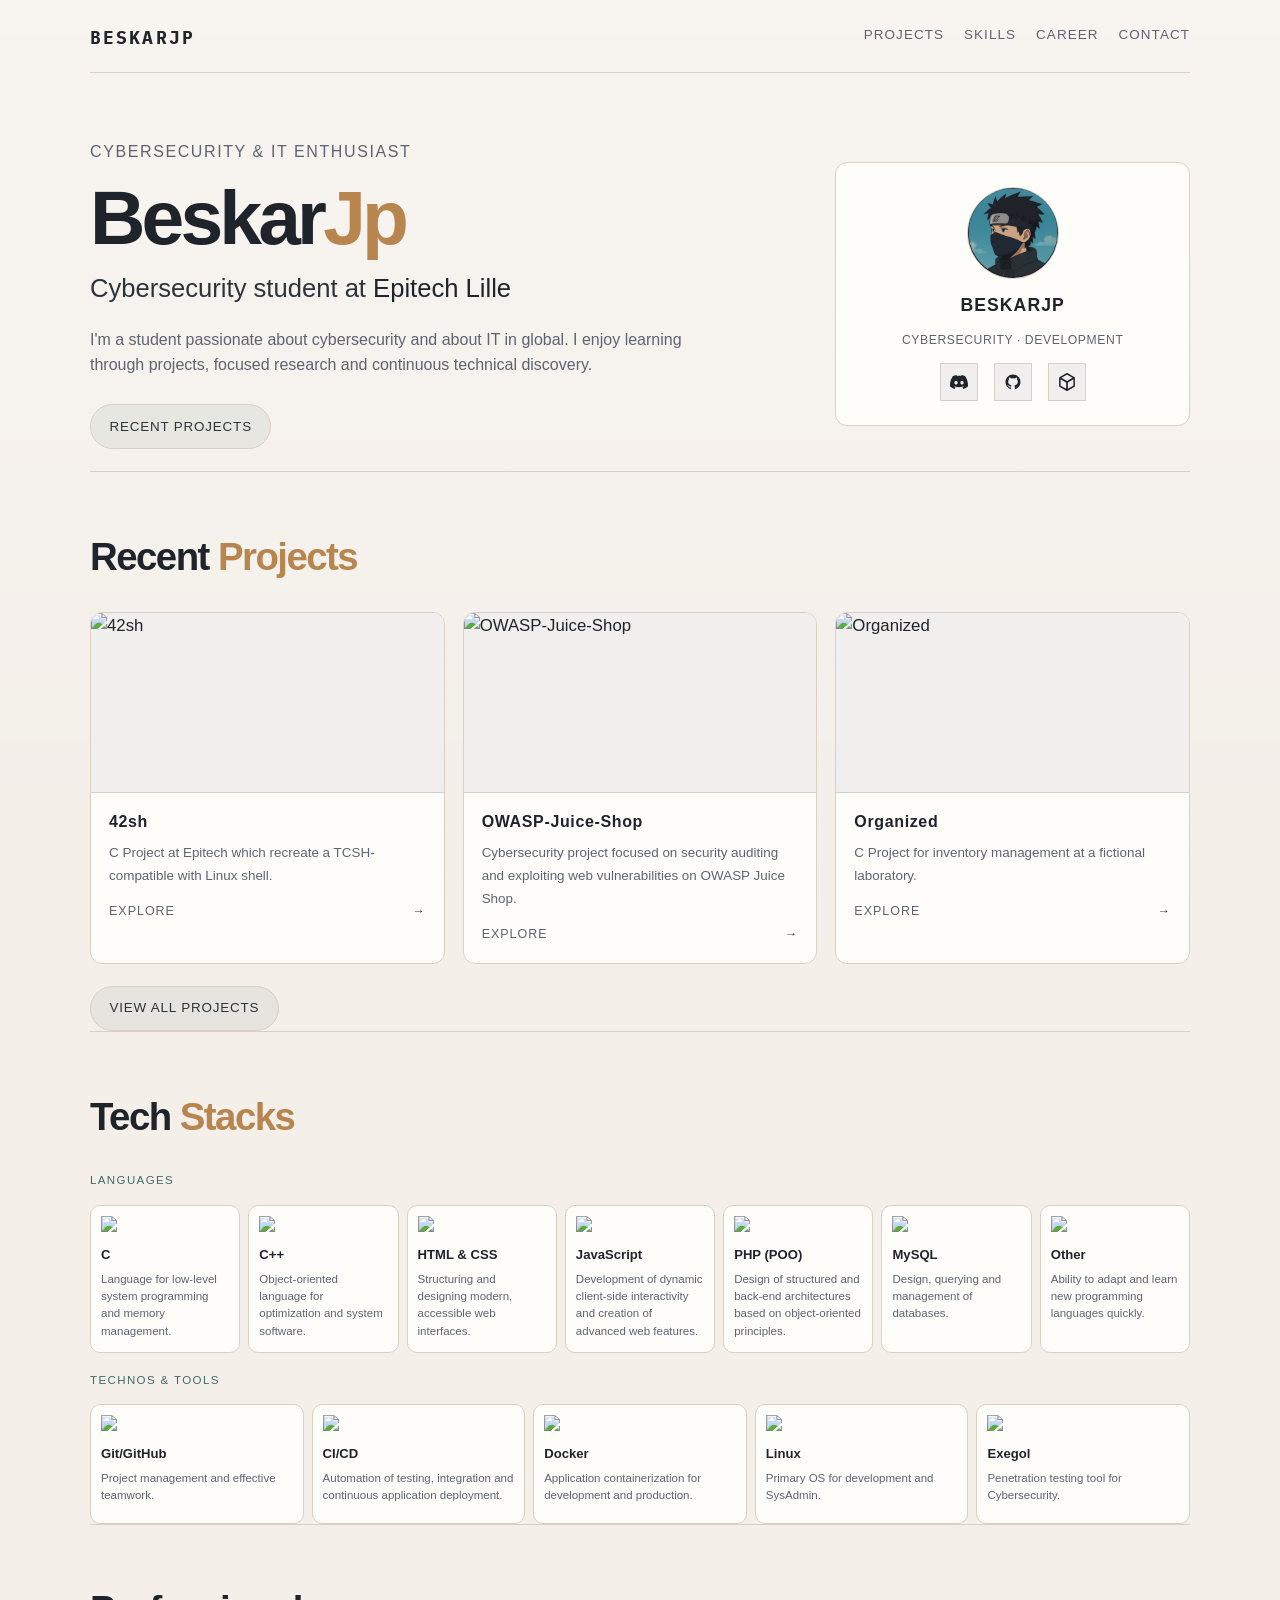
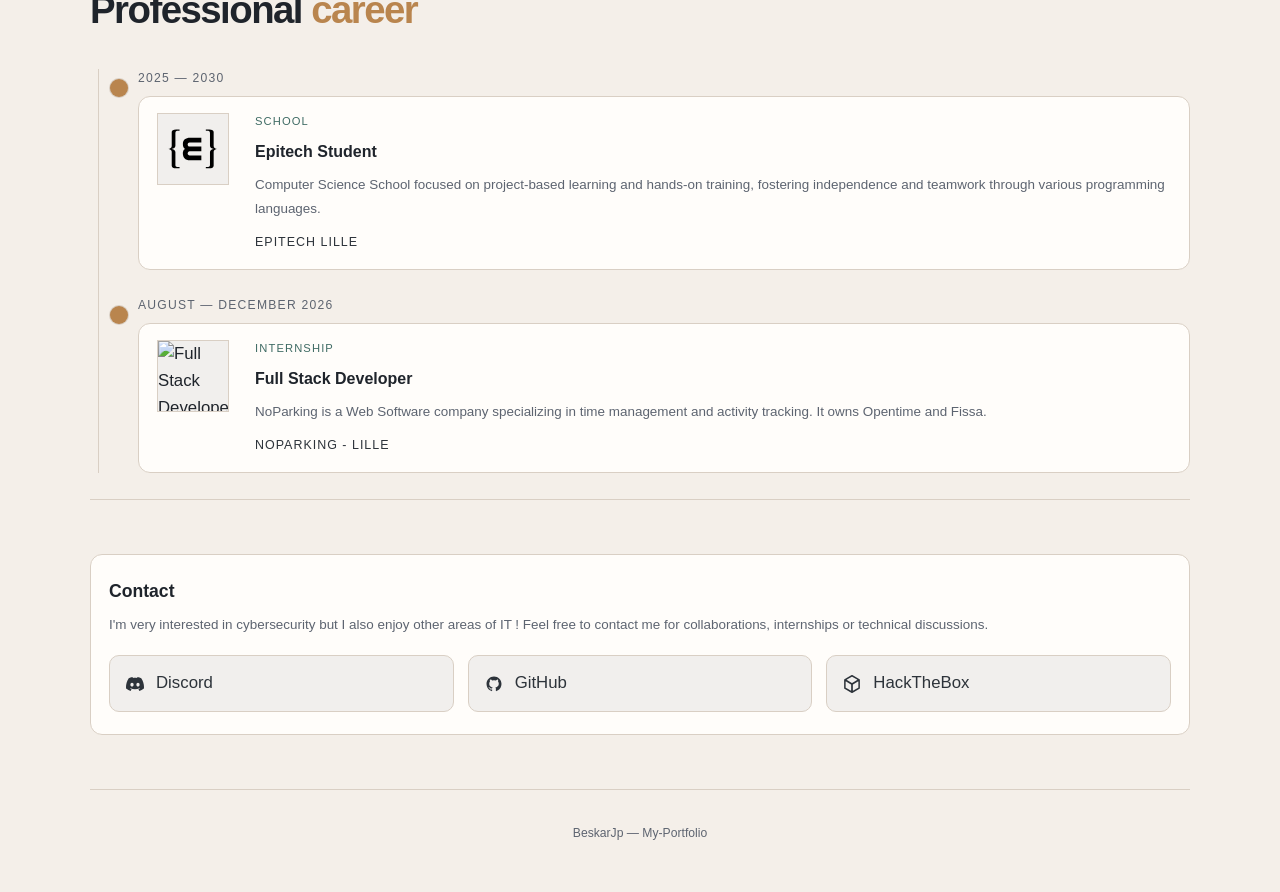
==== content/index.html @ 88a457ef "[L.J][main] Feat: Add Projects Page to portfolio" ====
<!DOCTYPE html>

<html lang="en">
  <head>
    <meta charset="UTF-8" />
    <meta name="viewport" content="width=device-width, initial-scale=1.0" />
    <meta name="description" content="BeskarJp's Portfolio"/>
    <title>BeskarJp's Portfolio</title>

    <link rel="preconnect" href="https://fonts.googleapis.com">
    <link rel="preconnect" href="https://fonts.gstatic.com" crossorigin>
    <link href="https://fonts.googleapis.com/css2?family=IBM+Plex+Mono:ital,wght@0,100;0,200;0,300;0,400;0,500;0,600;0,700;1,100;1,200;1,300;1,400;1,500;1,600;1,700&display=swap" rel="stylesheet">

    <link rel="stylesheet" href="media/css/portfolio.css" />
    <script src="media/js/app.js"></script>
  </head>

  <body>
    <div class="site-body">

      <header class="site-header">
        <div class="site-logo">BeskarJp</div>

        <nav class="site-navigation">
          <a href="#projects">Projects</a>
          <a href="#skills">Skills</a>
          <a href="#career">Career</a>
          <a href="#contact">Contact</a>
        </nav>
      </header>

      <main>
        <section class="hero-section" aria-labelledby="hero-title">
          <div class="hero-content">

            <p class="section-eyebrow">Cybersecurity &amp; IT Enthusiast</p>
              <h1 id="hero-title">Beskar<span>Jp</span></h1>
              <h2>Cybersecurity student at <span>Epitech Lille</span></h2>
              <p> I'm a student passionate about cybersecurity and about IT in global. I enjoy learning through projects, focused research and continuous technical discovery.</p>

            <div class="hero-actions">
              <a class="button-link" href="#projects">Recent Projects</a>
            </div>
          </div>

          <aside class="profile-panel" aria-label="Profile section">
            <img src="media/img/ano_pp.png" alt="BeskarJp's profile" />
              <h3>BeskarJp</h3>
              <p>Cybersecurity · Development</p>

              <div class="social-links" aria-label="Social links">
                <a href="https://discord.com/users/744854539785601034" target="_blank" rel="noreferrer">
                  <svg viewBox="0 -28.5 256 256" xmlns="http://www.w3.org/2000/svg" aria-hidden="true">
                    <path d="M216.856339,16.5966031 C200.285002,8.84328665 182.566144,3.2084988 164.041564,0 C161.766523,4.11318106 159.108624,9.64549908 157.276099,14.0464379 C137.583995,11.0849896 118.072967,11.0849896 98.7430163,14.0464379 C96.9108417,9.64549908 94.1925838,4.11318106 91.8971895,0 C73.3526068,3.2084988 55.6133949,8.86399117 39.0420583,16.6376612 C5.61752293,67.146514 -3.4433191,116.400813 1.08711069,164.955721 C23.2560196,181.510915 44.7403634,191.567697 65.8621325,198.148576 C71.0772151,190.971126 75.7283628,183.341335 79.7352139,175.300261 C72.104019,172.400575 64.7949724,168.822202 57.8887866,164.667963 C59.7209612,163.310589 61.5131304,161.891452 63.2445898,160.431257 C105.36741,180.133187 151.134928,180.133187 192.754523,160.431257 C194.506336,161.891452 196.298154,163.310589 198.110326,164.667963 C191.183787,168.842556 183.854737,172.420929 176.223542,175.320965 C180.230393,183.341335 184.861538,190.991831 190.096624,198.16893 C211.238746,191.588051 232.743023,181.531619 254.911949,164.955721 C260.227747,108.668201 245.831087,59.8662432 216.856339,16.5966031 Z M85.4738752,135.09489 C72.8290281,135.09489 62.4592217,123.290155 62.4592217,108.914901 C62.4592217,94.5396472 72.607595,82.7145587 85.4738752,82.7145587 C98.3405064,82.7145587 108.709962,94.5189427 108.488529,108.914901 C108.508531,123.290155 98.3405064,135.09489 85.4738752,135.09489 Z M170.525237,135.09489 C157.88039,135.09489 147.510584,123.290155 147.510584,108.914901 C147.510584,94.5396472 157.658606,82.7145587 170.525237,82.7145587 C183.391518,82.7145587 193.761324,94.5189427 193.539891,108.914901 C193.539891,123.290155 183.391518,135.09489 170.525237,135.09489 Z"></path>
                  </svg>
                </a>

                <a href="https://github.com/BeskarJp" aria-label="GitHub" target="_blank" rel="noreferrer">
                  <svg viewBox="0 0 24 24" xmlns="http://www.w3.org/2000/svg" aria-hidden="true">
                    <path fill-rule="evenodd" clip-rule="evenodd" d="M12 2C6.477 2 2 6.477 2 12c0 4.418 2.865 8.166 6.839 9.489.5.092.682-.217.682-.482 0-.237-.009-.868-.013-1.703-2.782.604-3.369-1.342-3.369-1.342-.454-1.154-1.11-1.462-1.11-1.462-.908-.62.069-.608.069-.608 1.003.07 1.531 1.03 1.531 1.03.892 1.529 2.341 1.087 2.91.832.092-.647.35-1.088.636-1.338-2.22-.253-4.555-1.11-4.555-4.943 0-1.091.39-1.984 1.029-2.683-.103-.253-.446-1.27.098-2.647 0 0 .84-.268 2.75 1.026A9.578 9.578 0 0 1 12 6.836a9.59 9.59 0 0 1 2.504.337c1.909-1.294 2.748-1.026 2.748-1.026.546 1.377.202 2.394.1 2.647.64.699 1.028 1.592 1.028 2.683 0 3.842-2.339 4.687-4.566 4.935.359.309.678.919.678 1.852 0 1.336-.012 2.415-.012 2.743 0 .267.18.578.688.48C19.138 20.163 22 16.418 22 12c0-5.523-4.477-10-10-10Z"></path>
                  </svg>
                </a>

                <a href="https://profile.hackthebox.com/profile/019e8ed6-cd04-7128-9b57-61e7c1f8088f?utm_medium=copy_url" target="_blank" rel="noreferrer">
                  <svg viewBox="0 0 24 24" xmlns="http://www.w3.org/2000/svg" aria-hidden="true">
                    <path d="M11.996 0a1.119 1.119 0 0 0-.057.003.9.9 0 0 0-.236.05.907.907 0 0 0-.165.079L1.936 5.675a.889.889 0 0 0-.445.77v11.111a.889.889 0 0 0 .47.784l9.598 5.541.054.029v.002a.857.857 0 0 0 .083.035l.012.004c.028.01.056.018.085.024.01.001.011.003.016.004a.93.93 0 0 0 .296.015.683.683 0 0 0 .086-.015c.01 0 .011-.002.016-.004a.94.94 0 0 0 .085-.024l.012-.004a.882.882 0 0 0 .083-.035v-.002a1.086 1.086 0 0 0 .054-.029l9.599-5.541a.889.889 0 0 0 .469-.784V6.48l-.001-.026v-.008a.889.889 0 0 0-.312-.676l-.029-.024c0-.002-.01-.005-.01-.007a.899.899 0 0 0-.107-.07L12.453.127A.887.887 0 0 0 11.99 0zm.01 2.253c.072 0 .144.019.209.056l6.537 3.774a.418.418 0 0 1 0 .724l-6.537 3.774a.418.418 0 0 1-.418 0L5.26 6.807a.418.418 0 0 1 0-.724l6.537-3.774a.42.42 0 0 1 .209-.056zm-8.08 6.458a.414.414 0 0 1 .215.057l6.524 3.766a.417.417 0 0 1 .208.361v7.533a.417.417 0 0 1-.626.361l-6.523-3.766a.417.417 0 0 1-.209-.362V9.13c0-.241.196-.414.41-.418zm16.16 0c.215.004.41.177.41.418v7.532a.42.42 0 0 1-.208.362l-6.524 3.766a.417.417 0 0 1-.626-.361v-7.533c0-.149.08-.286.209-.36l6.523-3.767a.415.415 0 0 1 .216-.057z"/>
                  </svg>
                </a>

              </div>
          </aside>
        </section>


        <section id="projects" class="content-section" aria-labelledby="projects-heading">
          <div class="section-header">
            <h2 id="projects-heading" class="section-title">Recent <span>Projects</span></h2>
          </div>

          <div id="project-preview" class="projects-grid" aria-live="polite"></div>
          <a class="secondary-link" href="projects.html">View all projects</a>
        </section>


        <section id="skills" class="content-section" aria-labelledby="skills-heading">
          <div class="section-header">
            <h2 id="skills-heading" class="section-title">Tech <span>Stacks</span></h2>
          </div>

          <div id="skills-grid" class="skills-container"></div>
        </section>


        <section id="career" class="content-section" aria-labelledby="career-heading">
          <div class="section-header">
            <h2 id="career-heading" class="section-title">Professional <span>career</span></h2>
          </div>

          <div id="career-timeline" class="career-timeline" aria-live="polite"></div>
        </section>


        <section id="contact" class="content-section" aria-labelledby="contact-heading">
          <div class="contact-panel">

            <div class="contact-content">
              <h3 id="contact-heading">Contact</h3>
              <p>I'm very interested in cybersecurity but I also enjoy other areas of IT ! Feel free to contact me for collaborations, internships or technical discussions.</p>
            </div>

            <div class="contact-list">
              <a class="contact-link" href="https://discord.com/users/744854539785601034" target="_blank" rel="noreferrer">
                <svg viewBox="0 -28.5 256 256" xmlns="http://www.w3.org/2000/svg" aria-hidden="true">
                  <path d="M216.856339,16.5966031 C200.285002,8.84328665 182.566144,3.2084988 164.041564,0 C161.766523,4.11318106 159.108624,9.64549908 157.276099,14.0464379 C137.583995,11.0849896 118.072967,11.0849896 98.7430163,14.0464379 C96.9108417,9.64549908 94.1925838,4.11318106 91.8971895,0 C73.3526068,3.2084988 55.6133949,8.86399117 39.0420583,16.6376612 C5.61752293,67.146514 -3.4433191,116.400813 1.08711069,164.955721 C23.2560196,181.510915 44.7403634,191.567697 65.8621325,198.148576 C71.0772151,190.971126 75.7283628,183.341335 79.7352139,175.300261 C72.104019,172.400575 64.7949724,168.822202 57.8887866,164.667963 C59.7209612,163.310589 61.5131304,161.891452 63.2445898,160.431257 C105.36741,180.133187 151.134928,180.133187 192.754523,160.431257 C194.506336,161.891452 196.298154,163.310589 198.110326,164.667963 C191.183787,168.842556 183.854737,172.420929 176.223542,175.320965 C180.230393,183.341335 184.861538,190.991831 190.096624,198.16893 C211.238746,191.588051 232.743023,181.531619 254.911949,164.955721 C260.227747,108.668201 245.831087,59.8662432 216.856339,16.5966031 Z M85.4738752,135.09489 C72.8290281,135.09489 62.4592217,123.290155 62.4592217,108.914901 C62.4592217,94.5396472 72.607595,82.7145587 85.4738752,82.7145587 C98.3405064,82.7145587 108.709962,94.5189427 108.488529,108.914901 C108.508531,123.290155 98.3405064,135.09489 85.4738752,135.09489 Z M170.525237,135.09489 C157.88039,135.09489 147.510584,123.290155 147.510584,108.914901 C147.510584,94.5396472 157.658606,82.7145587 170.525237,82.7145587 C183.391518,82.7145587 193.761324,94.5189427 193.539891,108.914901 C193.539891,123.290155 183.391518,135.09489 170.525237,135.09489 Z"></path>
                </svg>
                Discord
              </a>

              <a class="contact-link" href="https://github.com/BeskarJp" target="_blank" rel="noreferrer">
                <svg viewBox="0 0 24 24" xmlns="http://www.w3.org/2000/svg" aria-hidden="true">
                  <path fill-rule="evenodd" clip-rule="evenodd" d="M12 2C6.477 2 2 6.477 2 12c0 4.418 2.865 8.166 6.839 9.489.5.092.682-.217.682-.482 0-.237-.009-.868-.013-1.703-2.782.604-3.369-1.342-3.369-1.342-.454-1.154-1.11-1.462-1.11-1.462-.908-.62.069-.608.069-.608 1.003.07 1.531 1.03 1.531 1.03.892 1.529 2.341 1.087 2.91.832.092-.647.35-1.088.636-1.338-2.22-.253-4.555-1.11-4.555-4.943 0-1.091.39-1.984 1.029-2.683-.103-.253-.446-1.27.098-2.647 0 0 .84-.268 2.75 1.026A9.578 9.578 0 0 1 12 6.836a9.59 9.59 0 0 1 2.504.337c1.909-1.294 2.748-1.026 2.748-1.026.546 1.377.202 2.394.1 2.647.64.699 1.028 1.592 1.028 2.683 0 3.842-2.339 4.687-4.566 4.935.359.309.678.919.678 1.852 0 1.336-.012 2.415-.012 2.743 0 .267.18.578.688.48C19.138 20.163 22 16.418 22 12c0-5.523-4.477-10-10-10Z"></path>
                </svg>
                GitHub
              </a>

              <a class="contact-link" href="https://profile.hackthebox.com/profile/019e8ed6-cd04-7128-9b57-61e7c1f8088f?utm_medium=copy_url" target="_blank" rel="noreferrer">
                <svg viewBox="0 0 24 24" xmlns="http://www.w3.org/2000/svg" aria-hidden="true">
                  <path d="M11.996 0a1.119 1.119 0 0 0-.057.003.9.9 0 0 0-.236.05.907.907 0 0 0-.165.079L1.936 5.675a.889.889 0 0 0-.445.77v11.111a.889.889 0 0 0 .47.784l9.598 5.541.054.029v.002a.857.857 0 0 0 .083.035l.012.004c.028.01.056.018.085.024.01.001.011.003.016.004a.93.93 0 0 0 .296.015.683.683 0 0 0 .086-.015c.01 0 .011-.002.016-.004a.94.94 0 0 0 .085-.024l.012-.004a.882.882 0 0 0 .083-.035v-.002a1.086 1.086 0 0 0 .054-.029l9.599-5.541a.889.889 0 0 0 .469-.784V6.48l-.001-.026v-.008a.889.889 0 0 0-.312-.676l-.029-.024c0-.002-.01-.005-.01-.007a.899.899 0 0 0-.107-.07L12.453.127A.887.887 0 0 0 11.99 0zm.01 2.253c.072 0 .144.019.209.056l6.537 3.774a.418.418 0 0 1 0 .724l-6.537 3.774a.418.418 0 0 1-.418 0L5.26 6.807a.418.418 0 0 1 0-.724l6.537-3.774a.42.42 0 0 1 .209-.056zm-8.08 6.458a.414.414 0 0 1 .215.057l6.524 3.766a.417.417 0 0 1 .208.361v7.533a.417.417 0 0 1-.626.361l-6.523-3.766a.417.417 0 0 1-.209-.362V9.13c0-.241.196-.414.41-.418zm16.16 0c.215.004.41.177.41.418v7.532a.42.42 0 0 1-.208.362l-6.524 3.766a.417.417 0 0 1-.626-.361v-7.533c0-.149.08-.286.209-.36l6.523-3.767a.415.415 0 0 1 .216-.057z"/>
                </svg> 
                HackTheBox
              </a>
            </div>

          </div>
        </section>
      </main>

      <footer class="site-footer">BeskarJp — My-Portfolio</footer>
    </div>
  </body>
</html>
---- content/media/css/portfolio.css ----
/* ==========================================================================
   Variables & Root
   ======================================================================= */

:root {
  --accent: #3f6b64;
  --accent-2: #b9854e;
  --accent-soft: rgba(63, 107, 100, 0.08);
  --background: #f4efe9;
  --border: #d9cfc4;
  --muted: #5d6470;
  --panel: #fffdfa;
  --panel-alt: #f1efed;
  --soft: #2d333a;
  --text: #1f242b;
  --radius: 12px;
}

/* ==========================================================================
   Base Styles
   ======================================================================= */

* {
  box-sizing: border-box;
  margin: 0;
  padding: 0;
}

html {
  scroll-behavior: smooth;
}

body {
  background: var(--background);
  color: var(--text);
  font-family: "Manrope", "Segoe UI", sans-serif;
  font-size: 1.05rem;
  line-height: 1.6;
  min-height: 100vh;
}

body::before {
  content: "";
  position: fixed;
  inset: 0;
  background: linear-gradient(180deg, rgba(255, 255, 255, 0.35), rgba(244, 239, 233, 0));
  pointer-events: none;
}

img {
  max-width: 100%;
  display: block;
}

a {
  color: var(--text);
  text-decoration: none;
}

main {
  padding-top: 28px;
}

/* ==========================================================================
   Typography & Font
   ======================================================================= */

.button-link,
.secondary-link,
.site-navigation a,
.section-eyebrow,
.profile-panel p,
.profile-details,
.project-card-footer,
.skills-group-label,
.career-period,
.career-tag,
.career-company,
.site-footer {
  font-family: "Manrope", "Segoe UI", sans-serif;
}

.site-logo {
  font-family: "IBM Plex Mono", "SFMono-Regular", Consolas, monospace;
}

/* ==========================================================================
   Site & Header
   ======================================================================= */

.site-body {
  width: min(1100px, calc(100% - 32px));
  margin: 0 auto;
  position: relative;
  z-index: 1;
}

.site-header {
  display: flex;
  justify-content: space-between;
  padding: 24px 0 20px;
  border-bottom: 1px solid var(--border);
}

.site-logo {
  font-weight: 700;
  font-size: 1.1rem;
  letter-spacing: 0.12em;
  text-transform: uppercase;
}

/* Navigation */

.site-navigation {
  display: flex;
  gap: 20px;
}

.site-navigation a {
  color: var(--muted);
  font-size: 0.84rem;
  letter-spacing: 0.08em;
  text-transform: uppercase;
  transition: color 0.2s ease;
}

.site-navigation a:hover {
  color: var(--text);
}

/* ==========================================================================
   Link in Website
   ======================================================================= */

.button-link,
.secondary-link {
  display: inline-flex;
  justify-content: center;
  border: 1px solid var(--border);
  border-radius: 999px;
  background: var(--accent-soft);
  padding: 0.68rem 1.15rem;
  color: var(--soft);
  font-size: 0.84rem;
  letter-spacing: 0.06em;
  text-transform: uppercase;
  transition: transform 0.2s ease, border-color 0.2s ease, background-color 0.2s ease;
}

.button-link:hover,
.secondary-link:hover {
  border-color: var(--accent);
  color: var(--text);
  background: rgba(63, 107, 100, 0.08);
  transform: translateY(-1px);
}

.secondary-link {
  margin-top: 22px;
}

/* ==========================================================================
   Personnal card
   ======================================================================= */

.hero-section {
  display: grid;
  grid-template-columns: minmax(0, 1.6fr) minmax(280px, 0.8fr);
  gap: 36px;
  align-items: center;
  padding: 38px 0 22px;
}

.section-eyebrow {
  color: var(--muted);
  font-size: 0.86rem;
  letter-spacing: 0.1em;
  text-transform: uppercase;
  margin-bottom: 16px;
}

.hero-section h1 {
  font-size: clamp(2.5rem, 6vw, 5rem);
  line-height: 0.95;
  letter-spacing: -0.05em;
  margin-bottom: 14px;
}

.hero-section h1 span {
  color: var(--accent-2);
}

.hero-content h2 {
  font-size: clamp(1.05rem, 2vw, 1.6rem);
  color: var(--soft);
  font-weight: 400;
  margin-bottom: 18px;
}

.hero-content h2 span {
  color: var(--text);
}

.hero-content p {
  max-width: 650px;
  color: var(--muted);
  font-size: 1rem;
}

.hero-actions {
  margin-top: 26px;
}

/* ==========================================================================
   Profile Panel
   ======================================================================= */

.profile-panel {
  background: var(--panel);
  border: 1px solid var(--border);
  border-radius: var(--radius);
  padding: 24px 18px;
  display: flex;
  flex-direction: column;
  align-items: center;
  text-align: center;
  gap: 12px;
}

.profile-panel img {
  width: 92px;
  height: 92px;
  border-radius: 50%;
  border: 1px solid var(--border);
  object-fit: cover;
  background: var(--panel-alt);
}

.profile-panel h3 {
  font-size: 1.1rem;
  letter-spacing: 0.06em;
  text-transform: uppercase;
}

.profile-panel p {
  color: var(--muted);
  font-size: 0.76rem;
  letter-spacing: 0.05em;
  text-transform: uppercase;
}

.social-links {
  display: flex;
  gap: 16px;
  align-items: center;
  justify-content: center;
}

.social-links a {
  width: 38px;
  height: 38px;
  display: inline-flex;
  align-items: center;
  justify-content: center;
  border: 1px solid var(--border);
  background: var(--panel-alt);
  transition: transform 0.2s ease, border-color 0.2s ease;
}

.social-links a:hover {
  border-color: var(--accent);
  transform: scale(1.04);
}

.social-links svg {
  width: 18px;
  height: 18px;
  fill: var(--text);
}

.profile-details {
  display: flex;
  gap: 12px;
  color: var(--muted);
  font-size: 0.8rem;
  text-transform: uppercase;
}

/* ==========================================================================
   Section HTML Balise
   ======================================================================= */

.content-section {
  padding: 54px 0 0;
  border-top: 1px solid var(--border);
}

.section-header {
  margin-bottom: 24px;
}

.section-title {
  font-size: clamp(1.5rem, 3vw, 2.4rem);
  letter-spacing: -0.04em;
}

.section-title span {
  color: var(--accent-2);
}

/* ==========================================================================
   Projects
   ======================================================================= */

.projects-grid {
  display: grid;
  grid-template-columns: repeat(auto-fit, minmax(240px, 1fr));
  gap: 18px;
  margin-top: 22px;
}

.project-card {
  display: flex;
  flex-direction: column;
  background: var(--panel);
  border: 1px solid var(--border);
  border-radius: var(--radius);
  overflow: hidden;
  transition: transform 0.2s ease, border-color 0.2s ease;
}

.project-card:hover {
  border-color: var(--accent-2);
  transform: scale(1.01);
}

.project-card img {
  width: 100%;
  height: 180px;
  object-fit: cover;
  background: var(--panel-alt);
  border-bottom: 1px solid var(--border);
}

.project-card-content {
  padding: 16px 18px 18px;
}

.project-card-content h3 {
  font-size: 1rem;
  margin-bottom: 8px;
  letter-spacing: 0.04em;
}

.project-card-content p {
  color: var(--muted);
  font-size: 0.84rem;
  line-height: 1.7;
}

.project-card-footer {
  margin-top: 14px;
  display: flex;
  justify-content: space-between;
  align-items: center;
  gap: 10px;
  color: var(--soft);
  font-size: 0.78rem;
  letter-spacing: 0.08em;
  text-transform: uppercase;
}

.project-card-footer span {
  color: var(--muted);
}

/* ==========================================================================
   Skills
   ======================================================================= */

.skills-container {
  display: flex;
  flex-direction: column;
  gap: 18px;
}

.skills-group {
  display: flex;
  flex-direction: column;
  gap: 15px;
}

.skills-group-label {
  color: var(--accent);
  font-size: 0.72rem;
  letter-spacing: 0.12em;
  text-transform: uppercase;
}

.skills-list {
  display: grid;
  grid-template-columns: repeat(auto-fit, minmax(120px, 1fr));
  gap: 8px;
}

.skill-card {
  background: var(--panel);
  border: 1px solid var(--border);
  border-radius: 10px;
  padding: 10px 10px 12px;
  min-height: 120px;
}

.skill-card img {
  width: 20px;
  height: 20px;
  margin-bottom: 8px;
}

.skill-card h3 {
  font-size: 0.82rem;
  margin-bottom: 6px;
}

.skill-card p {
  color: var(--muted);
  font-size: 0.72rem;
  line-height: 1.5;
}

/* ==========================================================================
   Career
   ======================================================================= */

.career-timeline {
  position: relative;
  margin-top: 28px;
  padding-left: 20px;
}

.career-timeline::before {
  content: "";
  position: absolute;
  left: 8px;
  top: 0;
  bottom: 0;
  width: 1px;
  background: var(--border);
}

.career-item {
  position: relative;
  padding-left: 28px;
  margin-bottom: 26px;
}

.career-item::before {
  content: "";
  position: absolute;
  left: 0;
  top: 10px;
  width: 18px;
  height: 18px;
  border-radius: 50%;
  background: var(--accent-2);
  border: 4px solid var(--bg);
  box-shadow: 0 0 0 1px var(--border);
}

.career-period {
  color: var(--muted);
  font-size: 0.76rem;
  letter-spacing: 0.1em;
  text-transform: uppercase;
  margin-bottom: 8px;
}

.career-card {
  display: grid;
  grid-template-columns: 82px minmax(0, 1fr);
  gap: 16px;
  background: var(--panel);
  border: 1px solid var(--border);
  border-radius: var(--radius);
  padding: 16px 18px;
}

.career-visual {
  width: 100%;
  max-width: 72px;
  aspect-ratio: 1;
  border: 1px solid var(--border);
  background: var(--panel-alt);
  display: flex;
  align-items: center;
  justify-content: center;
  overflow: hidden;
}

.career-visual img {
  width: 100%;
  height: 100%;
  object-fit: cover;
}

.career-content {
  display: flex;
  flex-direction: column;
  justify-content: center;
}

.career-tag {
  display: inline-block;
  margin-bottom: 8px;
  color: var(--accent);
  font-size: 0.7rem;
  letter-spacing: 0.1em;
  text-transform: uppercase;
}

.career-content h3 {
  margin-bottom: 8px;
  font-size: 1rem;
}

.career-content p {
  color: var(--muted);
  font-size: 0.84rem;
  line-height: 1.8;
}

.career-company {
  display: inline-block;
  margin-top: 12px;
  color: var(--soft);
  font-size: 0.78rem;
  letter-spacing: 0.08em;
  text-transform: uppercase;
}

/* ==========================================================================
   Contact Panel
   ======================================================================= */

.contact-panel {
  background: var(--panel);
  border: 1px solid var(--border);
  border-radius: var(--radius);
  padding: 22px 18px;
}

.contact-content {
  margin-bottom: 18px;
}

.contact-content h3 {
  font-size: 1.1rem;
  margin-bottom: 8px;
}

.contact-content p {
  color: var(--muted);
  font-size: 0.84rem;
  line-height: 1.8;
}

.contact-list {
  display: grid;
  grid-template-columns: repeat(auto-fit, minmax(200px, 1fr));
  gap: 14px;
}

.contact-link {
  display: flex;
  align-items: center;
  gap: 12px;
  padding: 14px 16px;
  background: var(--panel-alt);
  border: 1px solid var(--border);
  border-radius: 10px;
  color: var(--soft);
  transition: transform 0.2s ease, border-color 0.2s ease;
}

.contact-link:hover {
  transform: scale(1.01);
  border-color: var(--accent-2);
}

.contact-link svg {
  width: 18px;
  height: 18px;
  fill: currentColor;
  flex-shrink: 0;
}

/* ==========================================================================
   Footer
   ======================================================================= */

.site-footer {
  padding: 34px 0 48px;
  color: var(--muted);
  font-size: 0.76rem;
  text-align: center;
  border-top: 1px solid var(--border);
  margin-top: 54px;
}

/* ==========================================================================
   Media - Resonsivity
   ======================================================================= */

@media (max-width: 780px) {

  .hero-section {
    grid-template-columns: 1fr;
  }
  
  .site-header {
    flex-direction: column;
    align-items: flex-start;
  }
  
  .site-navigation {
    gap: 12px 16px;
  }
}
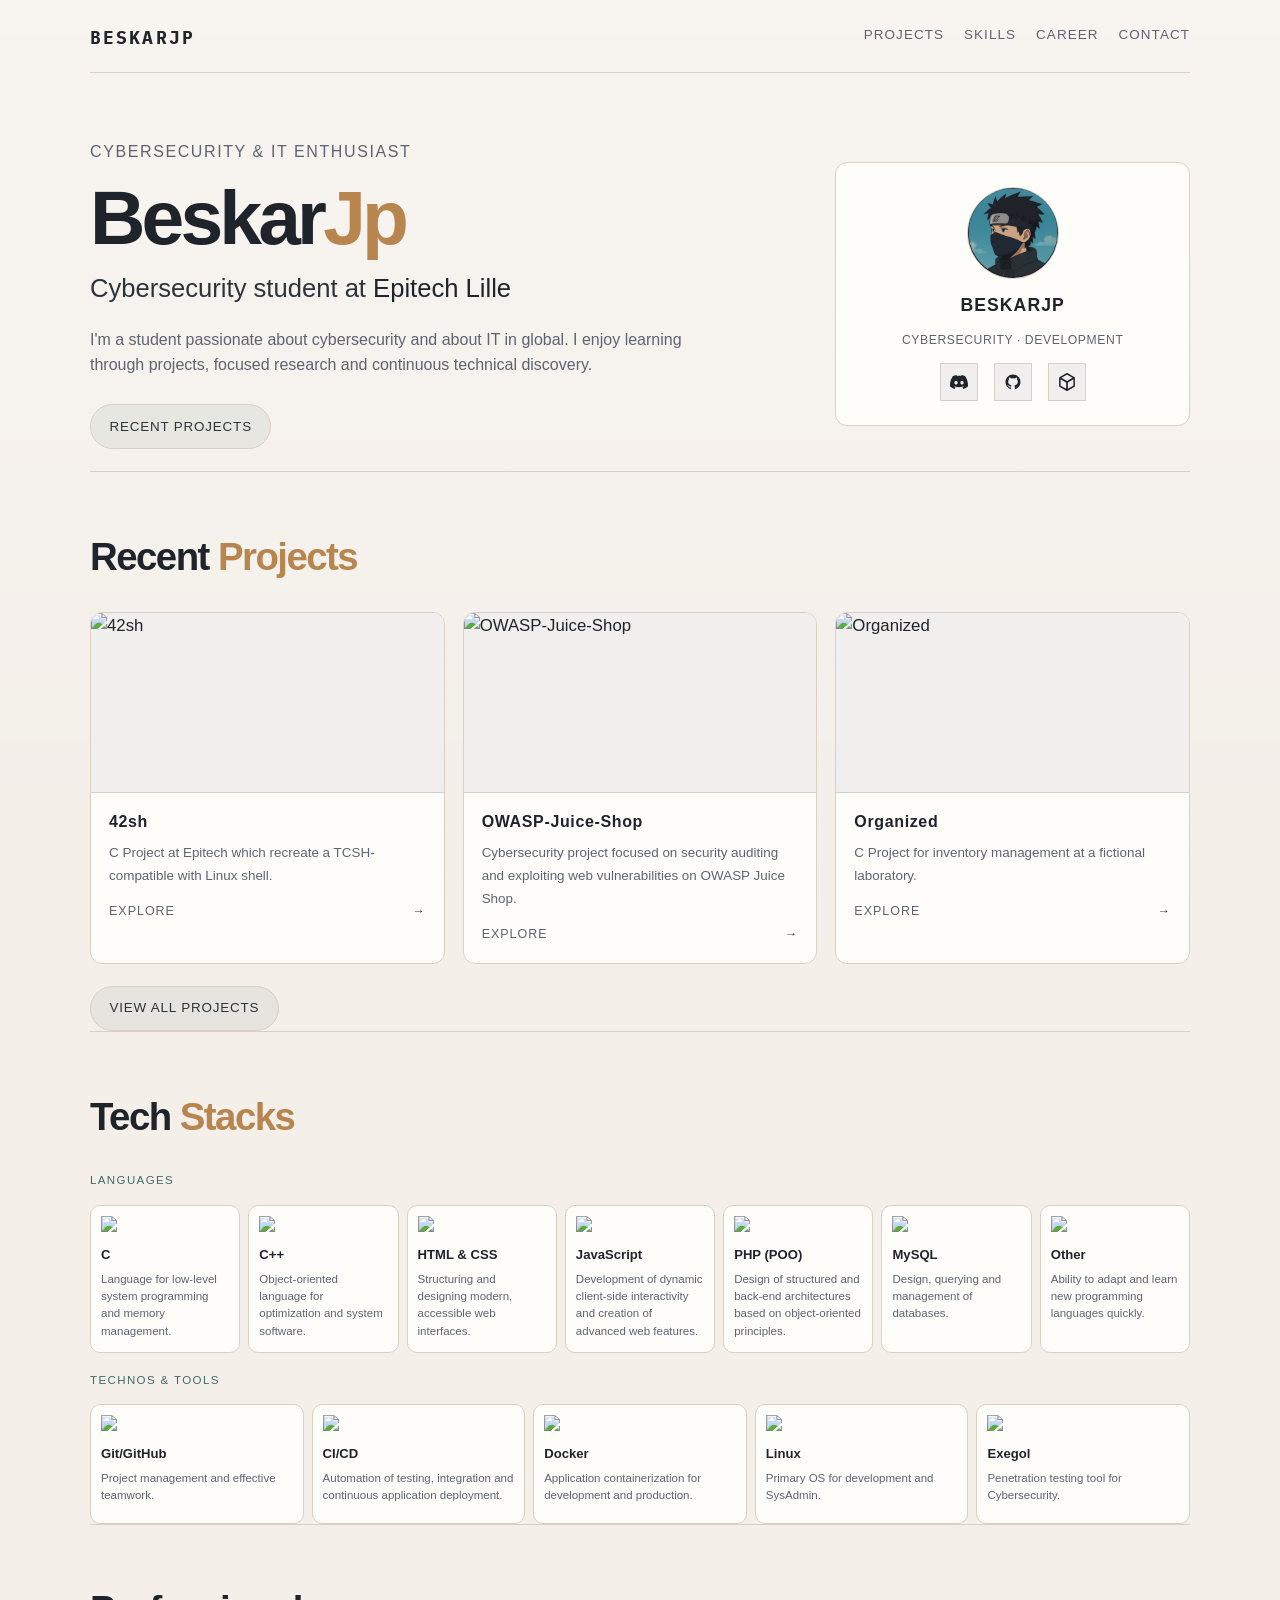
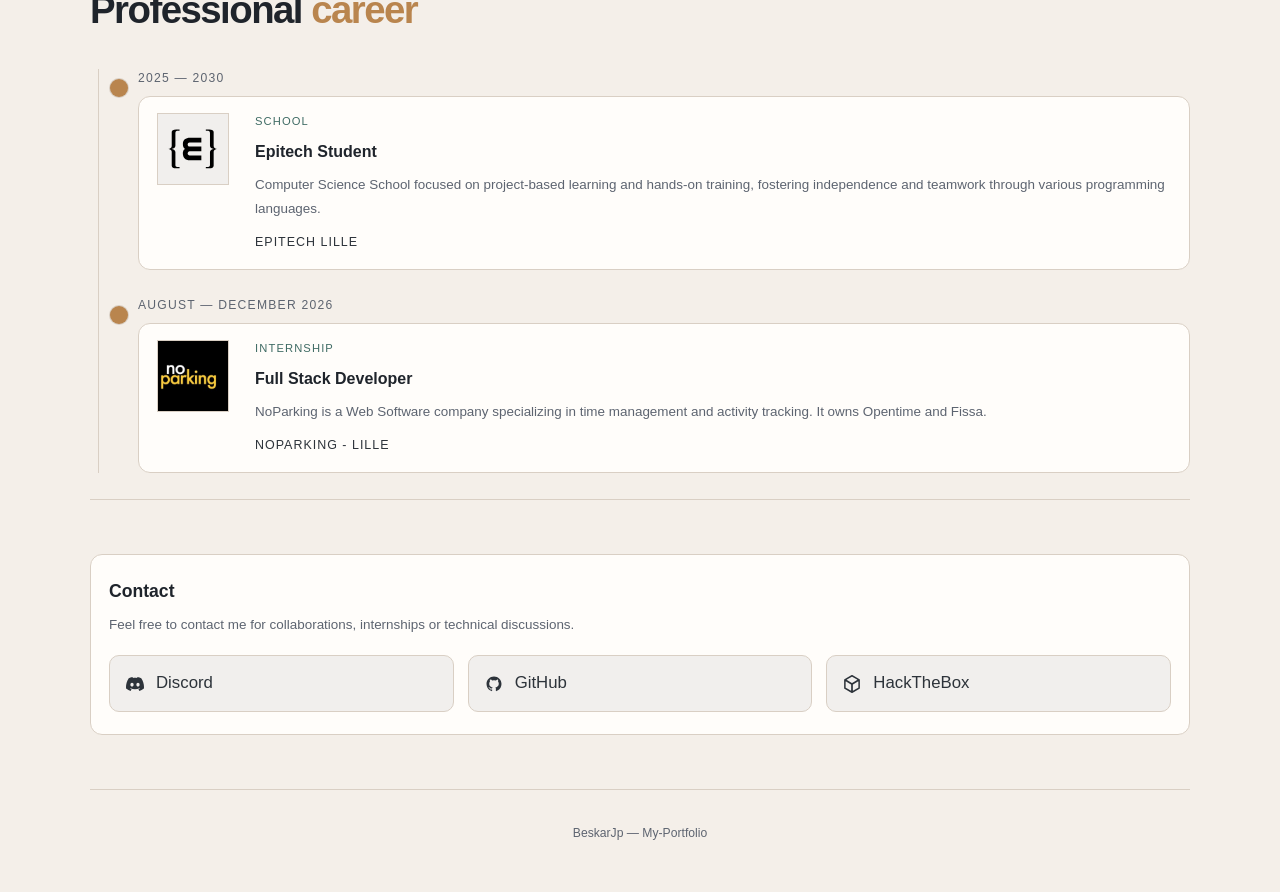
==== commit 172b4218: "[L.J][main] Style: review contact's text in index.html" ====
--- a/content/index.html
+++ b/content/index.html
@@ -105,7 +105,7 @@
 
             <div class="contact-content">
               <h3 id="contact-heading">Contact</h3>
-              <p>I'm very interested in cybersecurity but I also enjoy other areas of IT ! Feel free to contact me for collaborations, internships or technical discussions.</p>
+              <p>Feel free to contact me for collaborations, internships or technical discussions.</p>
             </div>
 
             <div class="contact-list">
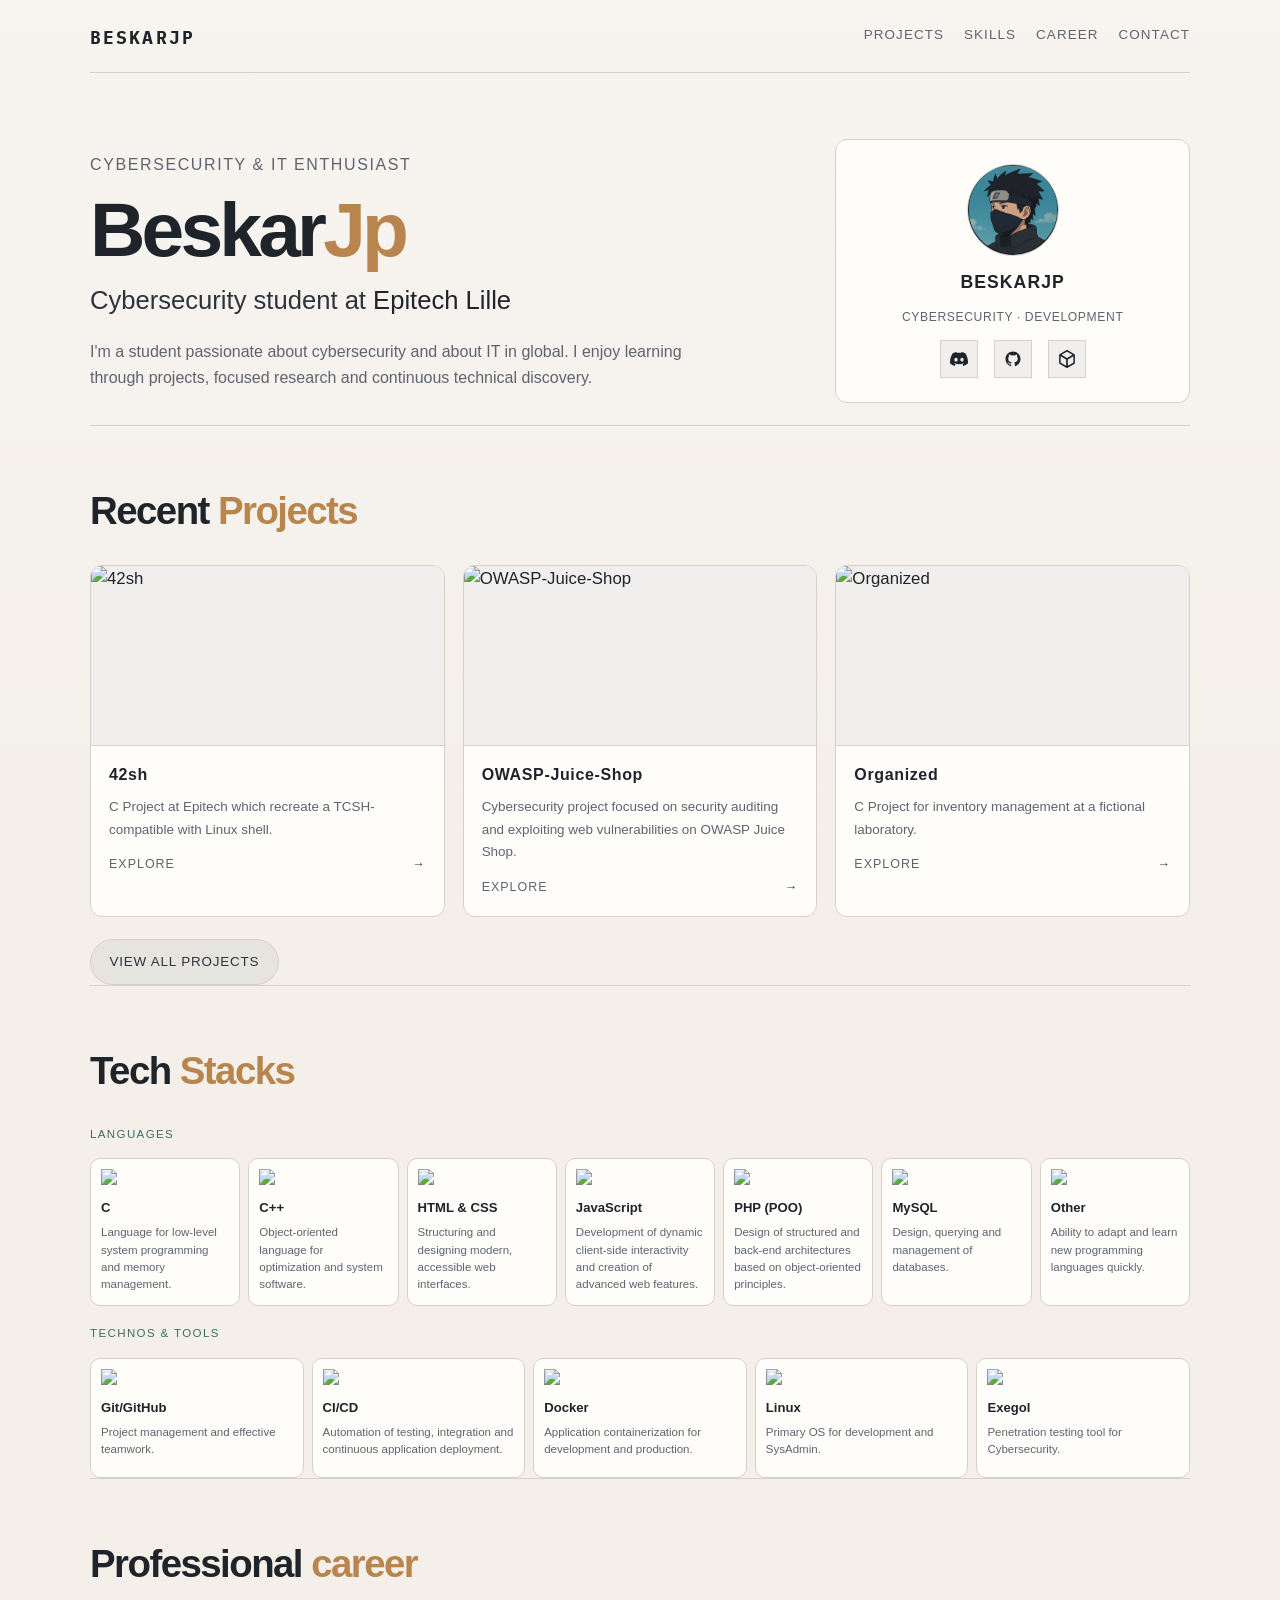
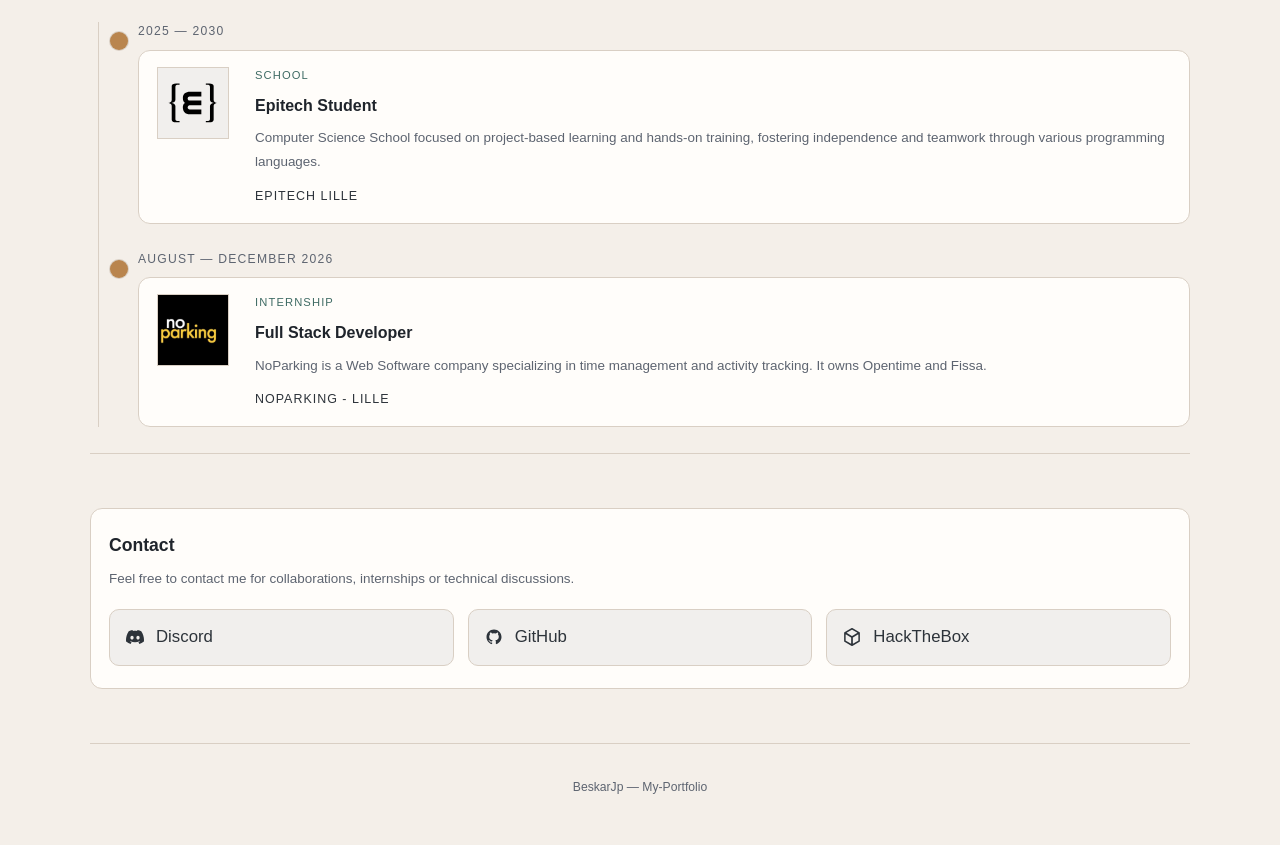
==== commit b97556bf: "[L.J][main] Style: review button in index.html" ====
--- a/content/index.html
+++ b/content/index.html
@@ -37,10 +37,6 @@
               <h1 id="hero-title">Beskar<span>Jp</span></h1>
               <h2>Cybersecurity student at <span>Epitech Lille</span></h2>
               <p> I'm a student passionate about cybersecurity and about IT in global. I enjoy learning through projects, focused research and continuous technical discovery.</p>
-
-            <div class="hero-actions">
-              <a class="button-link" href="#projects">Recent Projects</a>
-            </div>
           </div>
 
           <aside class="profile-panel" aria-label="Profile section">
@@ -112,22 +108,19 @@
               <a class="contact-link" href="https://discord.com/users/744854539785601034" target="_blank" rel="noreferrer">
                 <svg viewBox="0 -28.5 256 256" xmlns="http://www.w3.org/2000/svg" aria-hidden="true">
                   <path d="M216.856339,16.5966031 C200.285002,8.84328665 182.566144,3.2084988 164.041564,0 C161.766523,4.11318106 159.108624,9.64549908 157.276099,14.0464379 C137.583995,11.0849896 118.072967,11.0849896 98.7430163,14.0464379 C96.9108417,9.64549908 94.1925838,4.11318106 91.8971895,0 C73.3526068,3.2084988 55.6133949,8.86399117 39.0420583,16.6376612 C5.61752293,67.146514 -3.4433191,116.400813 1.08711069,164.955721 C23.2560196,181.510915 44.7403634,191.567697 65.8621325,198.148576 C71.0772151,190.971126 75.7283628,183.341335 79.7352139,175.300261 C72.104019,172.400575 64.7949724,168.822202 57.8887866,164.667963 C59.7209612,163.310589 61.5131304,161.891452 63.2445898,160.431257 C105.36741,180.133187 151.134928,180.133187 192.754523,160.431257 C194.506336,161.891452 196.298154,163.310589 198.110326,164.667963 C191.183787,168.842556 183.854737,172.420929 176.223542,175.320965 C180.230393,183.341335 184.861538,190.991831 190.096624,198.16893 C211.238746,191.588051 232.743023,181.531619 254.911949,164.955721 C260.227747,108.668201 245.831087,59.8662432 216.856339,16.5966031 Z M85.4738752,135.09489 C72.8290281,135.09489 62.4592217,123.290155 62.4592217,108.914901 C62.4592217,94.5396472 72.607595,82.7145587 85.4738752,82.7145587 C98.3405064,82.7145587 108.709962,94.5189427 108.488529,108.914901 C108.508531,123.290155 98.3405064,135.09489 85.4738752,135.09489 Z M170.525237,135.09489 C157.88039,135.09489 147.510584,123.290155 147.510584,108.914901 C147.510584,94.5396472 157.658606,82.7145587 170.525237,82.7145587 C183.391518,82.7145587 193.761324,94.5189427 193.539891,108.914901 C193.539891,123.290155 183.391518,135.09489 170.525237,135.09489 Z"></path>
-                </svg>
-                Discord
+                </svg> Discord
               </a>
 
               <a class="contact-link" href="https://github.com/BeskarJp" target="_blank" rel="noreferrer">
                 <svg viewBox="0 0 24 24" xmlns="http://www.w3.org/2000/svg" aria-hidden="true">
                   <path fill-rule="evenodd" clip-rule="evenodd" d="M12 2C6.477 2 2 6.477 2 12c0 4.418 2.865 8.166 6.839 9.489.5.092.682-.217.682-.482 0-.237-.009-.868-.013-1.703-2.782.604-3.369-1.342-3.369-1.342-.454-1.154-1.11-1.462-1.11-1.462-.908-.62.069-.608.069-.608 1.003.07 1.531 1.03 1.531 1.03.892 1.529 2.341 1.087 2.91.832.092-.647.35-1.088.636-1.338-2.22-.253-4.555-1.11-4.555-4.943 0-1.091.39-1.984 1.029-2.683-.103-.253-.446-1.27.098-2.647 0 0 .84-.268 2.75 1.026A9.578 9.578 0 0 1 12 6.836a9.59 9.59 0 0 1 2.504.337c1.909-1.294 2.748-1.026 2.748-1.026.546 1.377.202 2.394.1 2.647.64.699 1.028 1.592 1.028 2.683 0 3.842-2.339 4.687-4.566 4.935.359.309.678.919.678 1.852 0 1.336-.012 2.415-.012 2.743 0 .267.18.578.688.48C19.138 20.163 22 16.418 22 12c0-5.523-4.477-10-10-10Z"></path>
-                </svg>
-                GitHub
+                </svg> GitHub
               </a>
 
               <a class="contact-link" href="https://profile.hackthebox.com/profile/019e8ed6-cd04-7128-9b57-61e7c1f8088f?utm_medium=copy_url" target="_blank" rel="noreferrer">
                 <svg viewBox="0 0 24 24" xmlns="http://www.w3.org/2000/svg" aria-hidden="true">
                   <path d="M11.996 0a1.119 1.119 0 0 0-.057.003.9.9 0 0 0-.236.05.907.907 0 0 0-.165.079L1.936 5.675a.889.889 0 0 0-.445.77v11.111a.889.889 0 0 0 .47.784l9.598 5.541.054.029v.002a.857.857 0 0 0 .083.035l.012.004c.028.01.056.018.085.024.01.001.011.003.016.004a.93.93 0 0 0 .296.015.683.683 0 0 0 .086-.015c.01 0 .011-.002.016-.004a.94.94 0 0 0 .085-.024l.012-.004a.882.882 0 0 0 .083-.035v-.002a1.086 1.086 0 0 0 .054-.029l9.599-5.541a.889.889 0 0 0 .469-.784V6.48l-.001-.026v-.008a.889.889 0 0 0-.312-.676l-.029-.024c0-.002-.01-.005-.01-.007a.899.899 0 0 0-.107-.07L12.453.127A.887.887 0 0 0 11.99 0zm.01 2.253c.072 0 .144.019.209.056l6.537 3.774a.418.418 0 0 1 0 .724l-6.537 3.774a.418.418 0 0 1-.418 0L5.26 6.807a.418.418 0 0 1 0-.724l6.537-3.774a.42.42 0 0 1 .209-.056zm-8.08 6.458a.414.414 0 0 1 .215.057l6.524 3.766a.417.417 0 0 1 .208.361v7.533a.417.417 0 0 1-.626.361l-6.523-3.766a.417.417 0 0 1-.209-.362V9.13c0-.241.196-.414.41-.418zm16.16 0c.215.004.41.177.41.418v7.532a.42.42 0 0 1-.208.362l-6.524 3.766a.417.417 0 0 1-.626-.361v-7.533c0-.149.08-.286.209-.36l6.523-3.767a.415.415 0 0 1 .216-.057z"/>
-                </svg> 
-                HackTheBox
+                </svg> HackTheBox
               </a>
             </div>
 
--- a/content/media/css/portfolio.css
+++ b/content/media/css/portfolio.css
@@ -207,10 +207,6 @@
   font-size: 1rem;
 }
 
-.hero-actions {
-  margin-top: 26px;
-}
-
 /* ==========================================================================
    Profile Panel
    ======================================================================= */
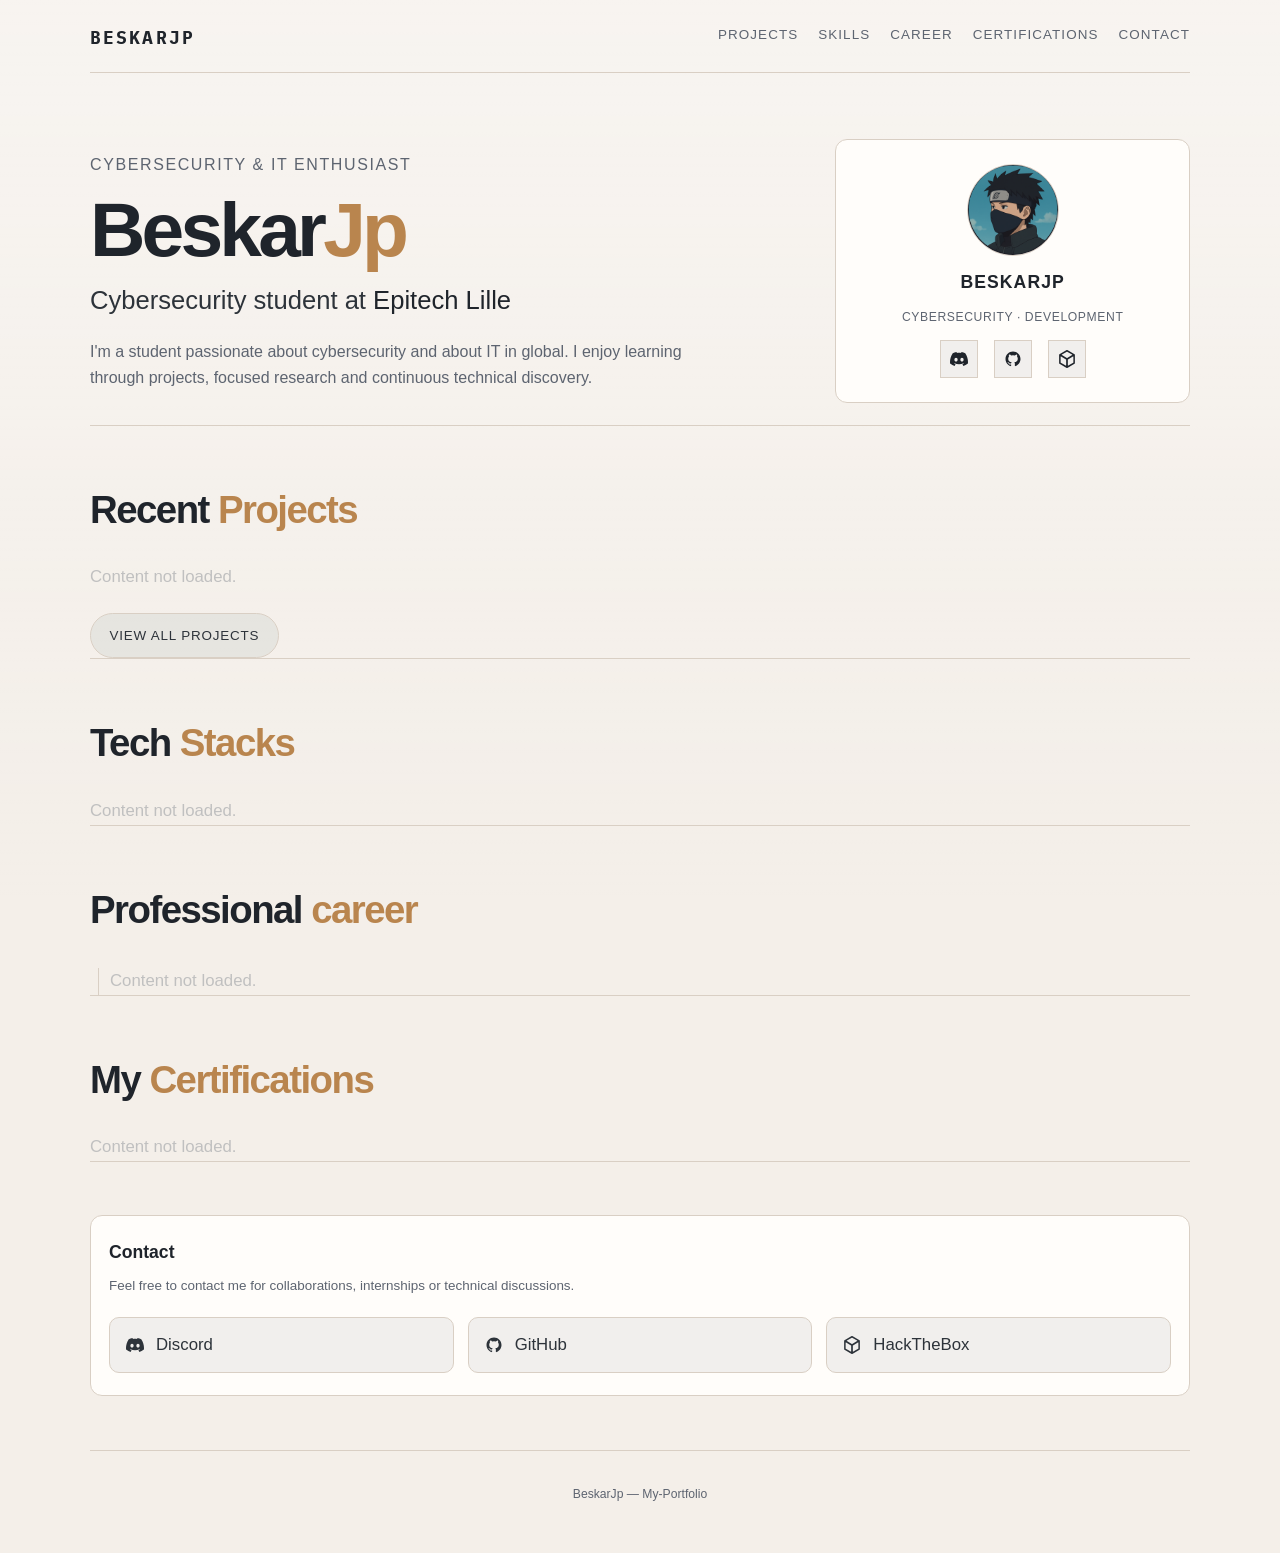
==== commit b5fcb7fb: "[L.J][main] Feat: Add Certifications section to portfolio" ====
--- a/content/index.html
+++ b/content/index.html
@@ -19,13 +19,14 @@
     <div class="site-body">
 
       <header class="site-header">
-        <div class="site-logo">BeskarJp</div>
+        <a class="site-logo" href="index.html#">BeskarJp</a>
 
         <nav class="site-navigation">
-          <a href="#projects">Projects</a>
-          <a href="#skills">Skills</a>
-          <a href="#career">Career</a>
-          <a href="#contact">Contact</a>
+          <a href="index.html#projects">Projects</a>
+          <a href="index.html#skills">Skills</a>
+          <a href="index.html#career">Career</a>
+          <a href="index.html#certifications">Certifications</a>
+          <a href="index.html#contact">Contact</a>
         </nav>
       </header>
 
@@ -96,6 +97,15 @@
         </section>
 
 
+        <section id="certifications" class="content-section" aria-labelledby="certifications-heading">
+          <div class="section-header">
+            <h2 id="certifications-heading" class="section-title">My <span>Certifications</span></h2>
+          </div>
+
+          <div id="certifications-grid" class="certifications-grid" aria-live="polite"></div>
+        </section>
+
+
         <section id="contact" class="content-section" aria-labelledby="contact-heading">
           <div class="contact-panel">
 
--- a/content/media/css/portfolio.css
+++ b/content/media/css/portfolio.css
@@ -103,6 +103,7 @@
 }
 
 .site-logo {
+  color: var(--text);
   font-weight: 700;
   font-size: 1.1rem;
   letter-spacing: 0.12em;
@@ -287,7 +288,16 @@
    ======================================================================= */
 
 .content-section {
+  position: relative;
   padding: 54px 0 0;
+}
+
+.content-section::before {
+  content: "";
+  position: absolute;
+  top: 0;
+  left: 0;
+  right: 0;
   border-top: 1px solid var(--border);
 }
 
@@ -448,6 +458,19 @@
   position: relative;
   padding-left: 28px;
   margin-bottom: 26px;
+}
+
+.career-item-child {
+  margin-left: 34px;
+}
+
+.career-item-child::after {
+  content: "";
+  position: absolute;
+  left: -20px;
+  top: 18px;
+  width: 20px;
+  border-top: 1px solid var(--border);
 }
 
 .career-item::before {
@@ -459,7 +482,7 @@
   height: 18px;
   border-radius: 50%;
   background: var(--accent-2);
-  border: 4px solid var(--bg);
+  border: 4px solid var(--background);
   box-shadow: 0 0 0 1px var(--border);
 }
 
@@ -532,6 +555,120 @@
   font-size: 0.78rem;
   letter-spacing: 0.08em;
   text-transform: uppercase;
+}
+
+/* ==========================================================================
+   Certifications
+   ======================================================================= */
+
+.certifications-grid {
+  display: grid;
+  grid-template-columns: repeat(auto-fit, minmax(280px, 1fr));
+  gap: 18px;
+}
+
+.certification-card {
+  display: grid;
+  grid-template-columns: 86px minmax(0, 1fr);
+  gap: 18px;
+  padding: 18px;
+  background: var(--panel);
+  border: 1px solid var(--border);
+  border-radius: var(--radius);
+  transition: transform 0.2s ease, border-color 0.2s ease;
+}
+
+.certification-card:hover {
+  border-color: var(--accent-2);
+  transform: translateY(-2px);
+}
+
+.certification-visual {
+  display: flex;
+  align-items: center;
+  justify-content: center;
+  width: 86px;
+  height: 86px;
+  border: 1px solid var(--border);
+  background: var(--panel-alt);
+  overflow: hidden;
+}
+
+.certification-visual img {
+  width: 100%;
+  height: 100%;
+  object-fit: contain;
+}
+
+.certification-content {
+  min-width: 0;
+}
+
+.certification-content h3 {
+  margin-bottom: 5px;
+  font-size: 1rem;
+}
+
+.certification-issuer {
+  margin-bottom: 3px;
+  color: var(--soft);
+  font-size: 0.8rem;
+}
+
+.certification-id {
+  color: var(--muted);
+  font-size: 0.76rem;
+  overflow-wrap: anywhere;
+}
+
+.certification-footer {
+  display: flex;
+  flex-wrap: wrap;
+  align-items: center;
+  gap: 12px;
+  margin-top: 16px;
+}
+
+.certification-site,
+.skills-toggle {
+  color: var(--accent);
+  font-family: "Manrope", "Segoe UI", sans-serif;
+  font-size: 0.74rem;
+  letter-spacing: 0.06em;
+  text-transform: uppercase;
+}
+
+.certification-site:hover,
+.skills-toggle:hover {
+  color: var(--text);
+}
+
+.skills-toggle {
+  padding: 0;
+  border: 0;
+  background: transparent;
+  cursor: pointer;
+}
+
+.certification-skills {
+  display: flex;
+  flex-wrap: wrap;
+  gap: 7px;
+  margin-top: 14px;
+}
+
+.skill-tag {
+  padding: 4px 8px;
+  border: 1px solid var(--border);
+  border-radius: 999px;
+  background: var(--accent-soft);
+  color: var(--soft);
+  font-size: 0.7rem;
+}
+
+.certifications-empty {
+  color: var(--muted);
+  font-size: 0.84rem;
 }
 
 /* ==========================================================================
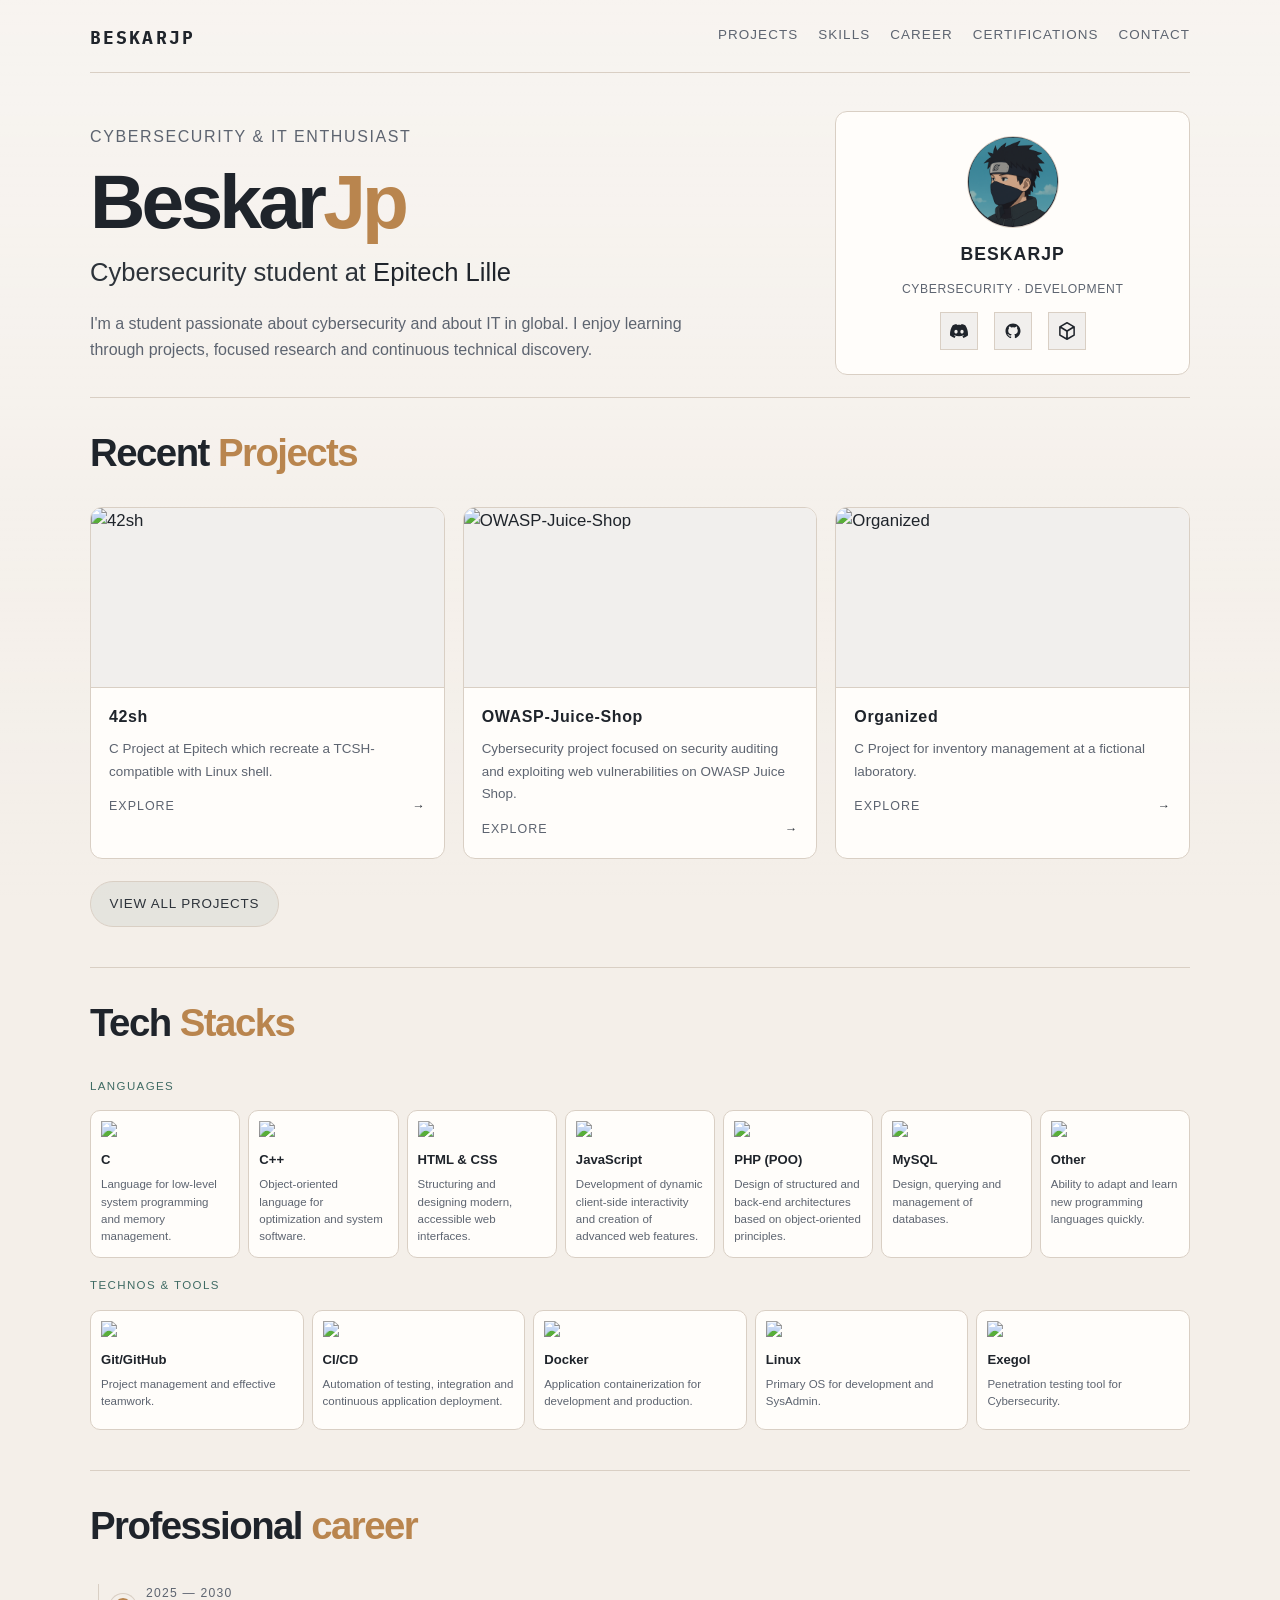
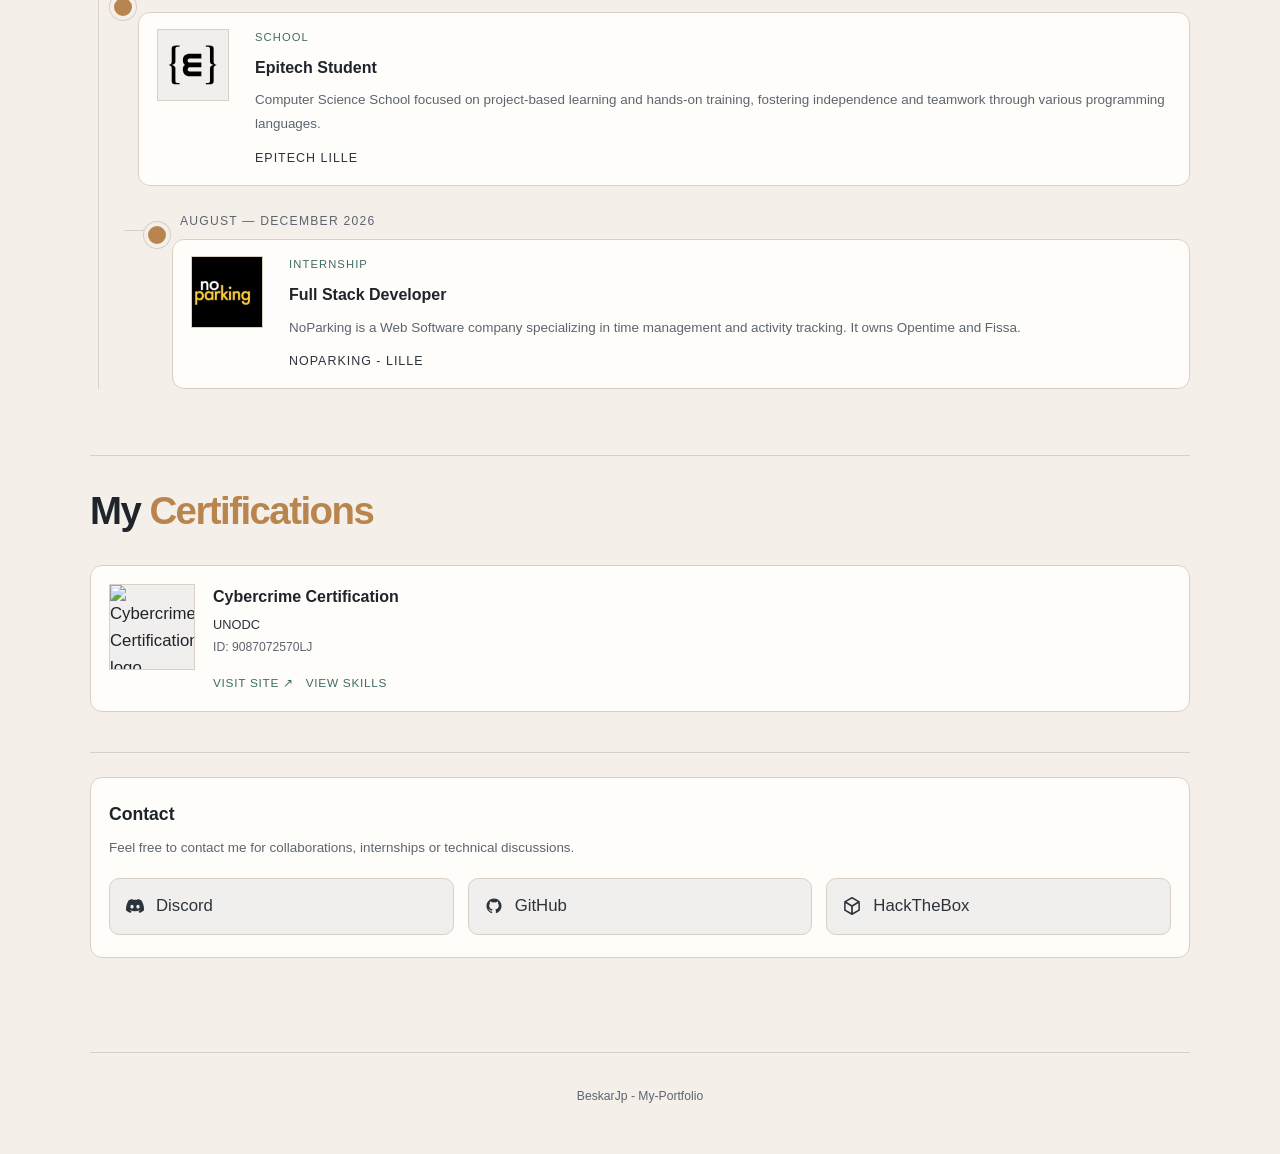
==== commit e340d11e: "[L.J][main] Fix: CSS Rule for separate sections" ====
--- a/content/index.html
+++ b/content/index.html
@@ -138,7 +138,7 @@
         </section>
       </main>
 
-      <footer class="site-footer">BeskarJp — My-Portfolio</footer>
+      <footer class="site-footer">BeskarJp - My-Portfolio</footer>
     </div>
   </body>
 </html>
--- a/content/media/css/portfolio.css
+++ b/content/media/css/portfolio.css
@@ -55,10 +55,6 @@
 a {
   color: var(--text);
   text-decoration: none;
-}
-
-main {
-  padding-top: 28px;
 }
 
 /* ==========================================================================
@@ -289,7 +285,7 @@
 
 .content-section {
   position: relative;
-  padding: 54px 0 0;
+  padding: 25px 0 40px;
 }
 
 .content-section::before {
@@ -492,6 +488,7 @@
   letter-spacing: 0.1em;
   text-transform: uppercase;
   margin-bottom: 8px;
+  margin-left: 8px; 
 }
 
 .career-card {
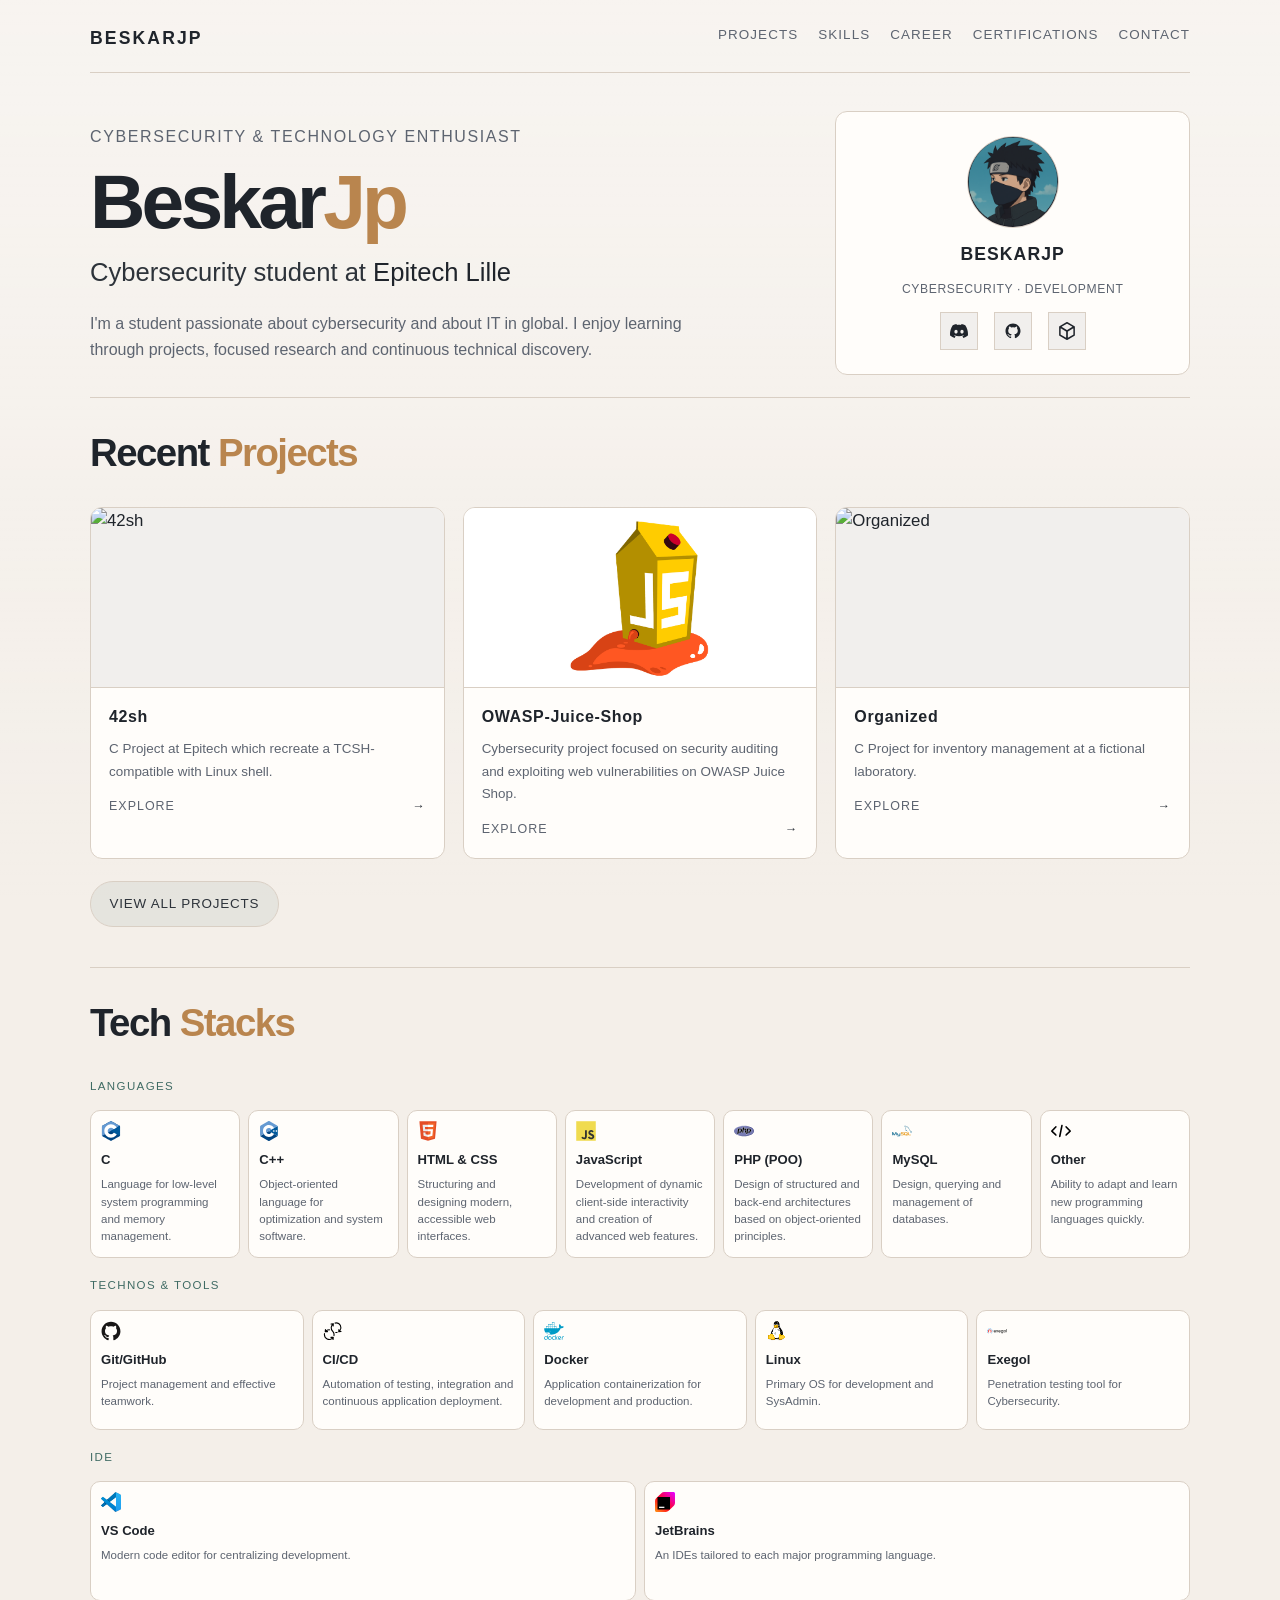
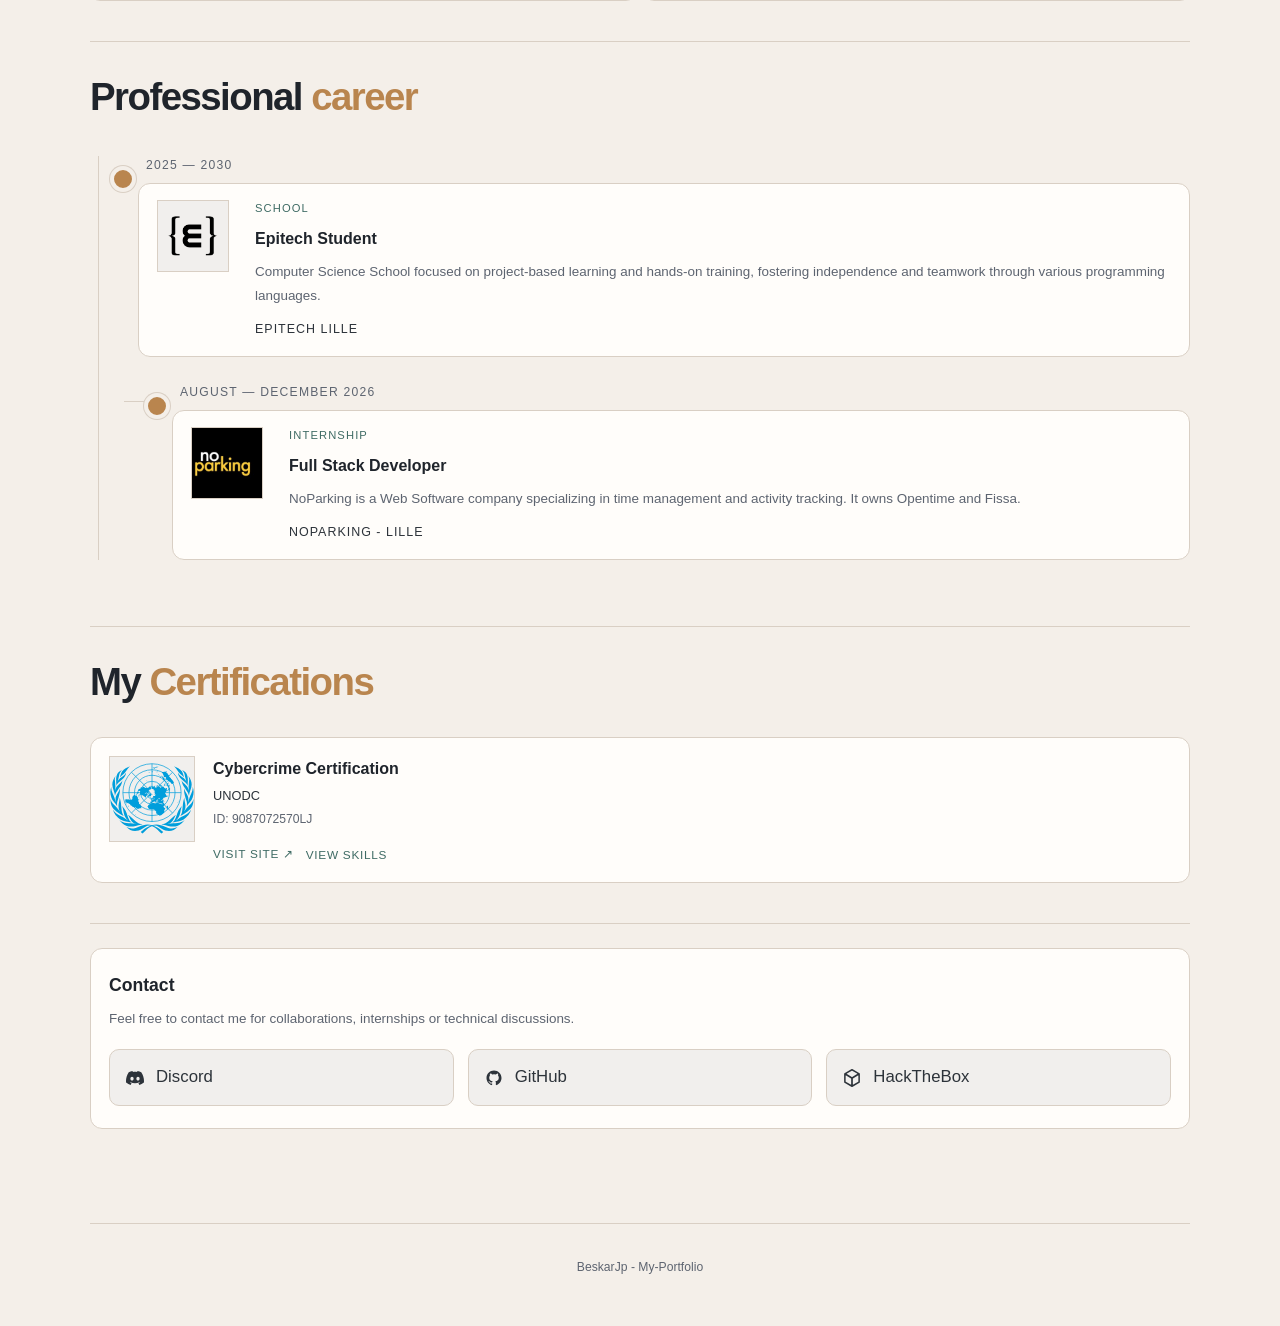
==== commit de726155: "[L.J][main] Style: Adding images to portfolio" ====
--- a/content/index.html
+++ b/content/index.html
@@ -21,7 +21,12 @@
       <header class="site-header">
         <a class="site-logo" href="index.html#">BeskarJp</a>
 
-        <nav class="site-navigation">
+        <button class="menu-toggle" type="button" aria-label="Open navigation menu" aria-expanded="false" aria-controls="site-navigation">
+          <span></span>
+          <span></span>
+        </button>
+
+        <nav class="site-navigation" id="site-navigation">
           <a href="index.html#projects">Projects</a>
           <a href="index.html#skills">Skills</a>
           <a href="index.html#career">Career</a>
@@ -34,7 +39,7 @@
         <section class="hero-section" aria-labelledby="hero-title">
           <div class="hero-content">
 
-            <p class="section-eyebrow">Cybersecurity &amp; IT Enthusiast</p>
+            <p class="section-eyebrow">Cybersecurity &amp; Technology Enthusiast</p>
               <h1 id="hero-title">Beskar<span>Jp</span></h1>
               <h2>Cybersecurity student at <span>Epitech Lille</span></h2>
               <p> I'm a student passionate about cybersecurity and about IT in global. I enjoy learning through projects, focused research and continuous technical discovery.</p>
--- a/content/media/css/portfolio.css
+++ b/content/media/css/portfolio.css
@@ -58,29 +58,6 @@
 }
 
 /* ==========================================================================
-   Typography & Font
-   ======================================================================= */
-
-.button-link,
-.secondary-link,
-.site-navigation a,
-.section-eyebrow,
-.profile-panel p,
-.profile-details,
-.project-card-footer,
-.skills-group-label,
-.career-period,
-.career-tag,
-.career-company,
-.site-footer {
-  font-family: "Manrope", "Segoe UI", sans-serif;
-}
-
-.site-logo {
-  font-family: "IBM Plex Mono", "SFMono-Regular", Consolas, monospace;
-}
-
-/* ==========================================================================
    Site & Header
    ======================================================================= */
 
@@ -104,6 +81,10 @@
   font-size: 1.1rem;
   letter-spacing: 0.12em;
   text-transform: uppercase;
+}
+
+.menu-toggle {
+  display: none;
 }
 
 /* Navigation */
@@ -748,11 +729,55 @@
   }
   
   .site-header {
+    flex-wrap: wrap;
+    align-items: center;
+    position: relative;
+  }
+
+  .menu-toggle {
+    display: flex;
+    position: relative;
+    width: 30px;
+    height: 22px;
+    padding: 0;
+    border: 0;
+    background: transparent;
+    cursor: pointer;
+  }
+
+  .menu-toggle span {
+    position: absolute;
+    top: 50%;
+    left: 0;
+    width: 100%;
+    height: 2px;
+    background: var(--text);
+    transform: translateY(-50%);
+    transition: transform 0.2s ease;
+  }
+
+  .menu-toggle.is-open span:first-child {
+    transform: translateY(-50%) rotate(45deg);
+  }
+
+  .menu-toggle.is-open span:nth-child(2) {
+    transform: translateY(-50%) rotate(-45deg);
+  }
+
+  .site-navigation {
+    display: none;
     flex-direction: column;
-    align-items: flex-start;
-  }
-  
-  .site-navigation {
-    gap: 12px 16px;
-  }
-}
+    align-items: flex-end;
+    gap: 12px;
+    flex-basis: 100%;
+    padding-top: 18px;
+  }
+
+  .site-navigation.is-open {
+    display: flex;
+  }
+
+  .site-navigation a {
+    font-size: 0.78rem;
+  }
+}
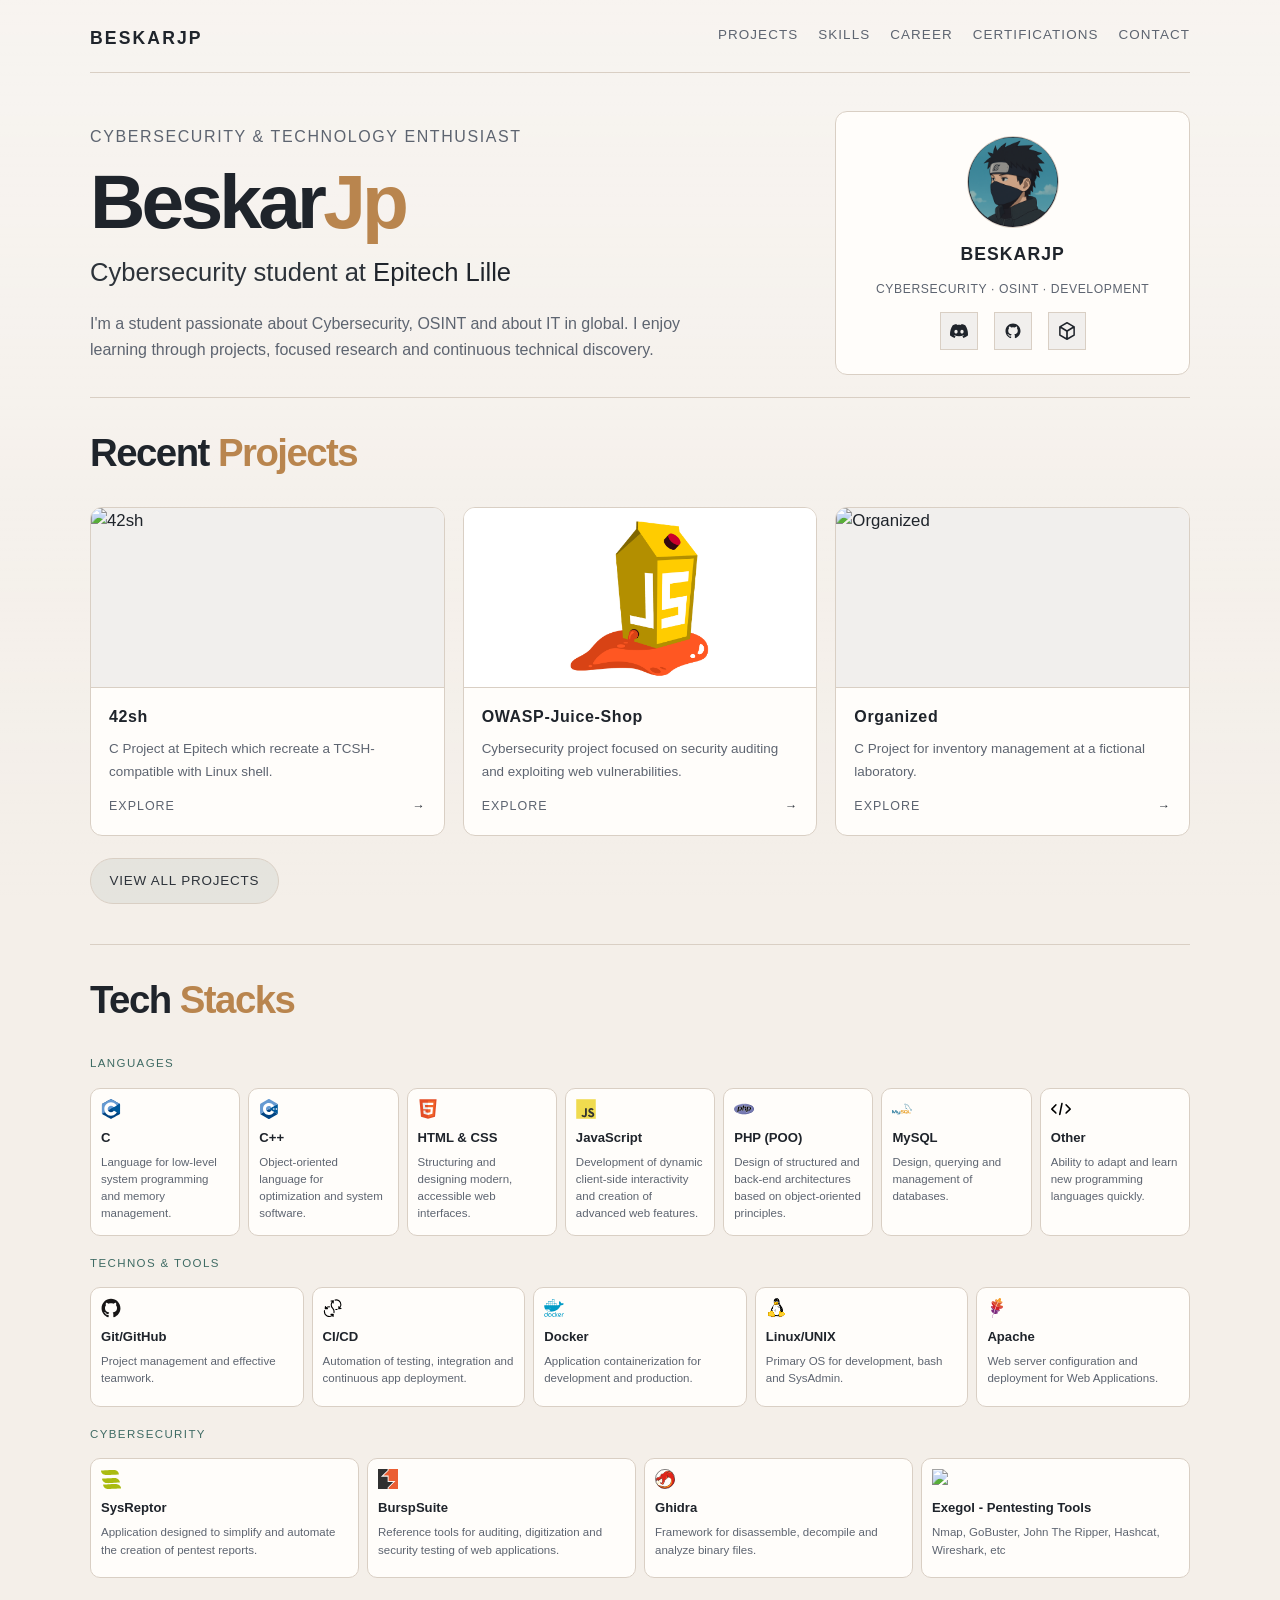
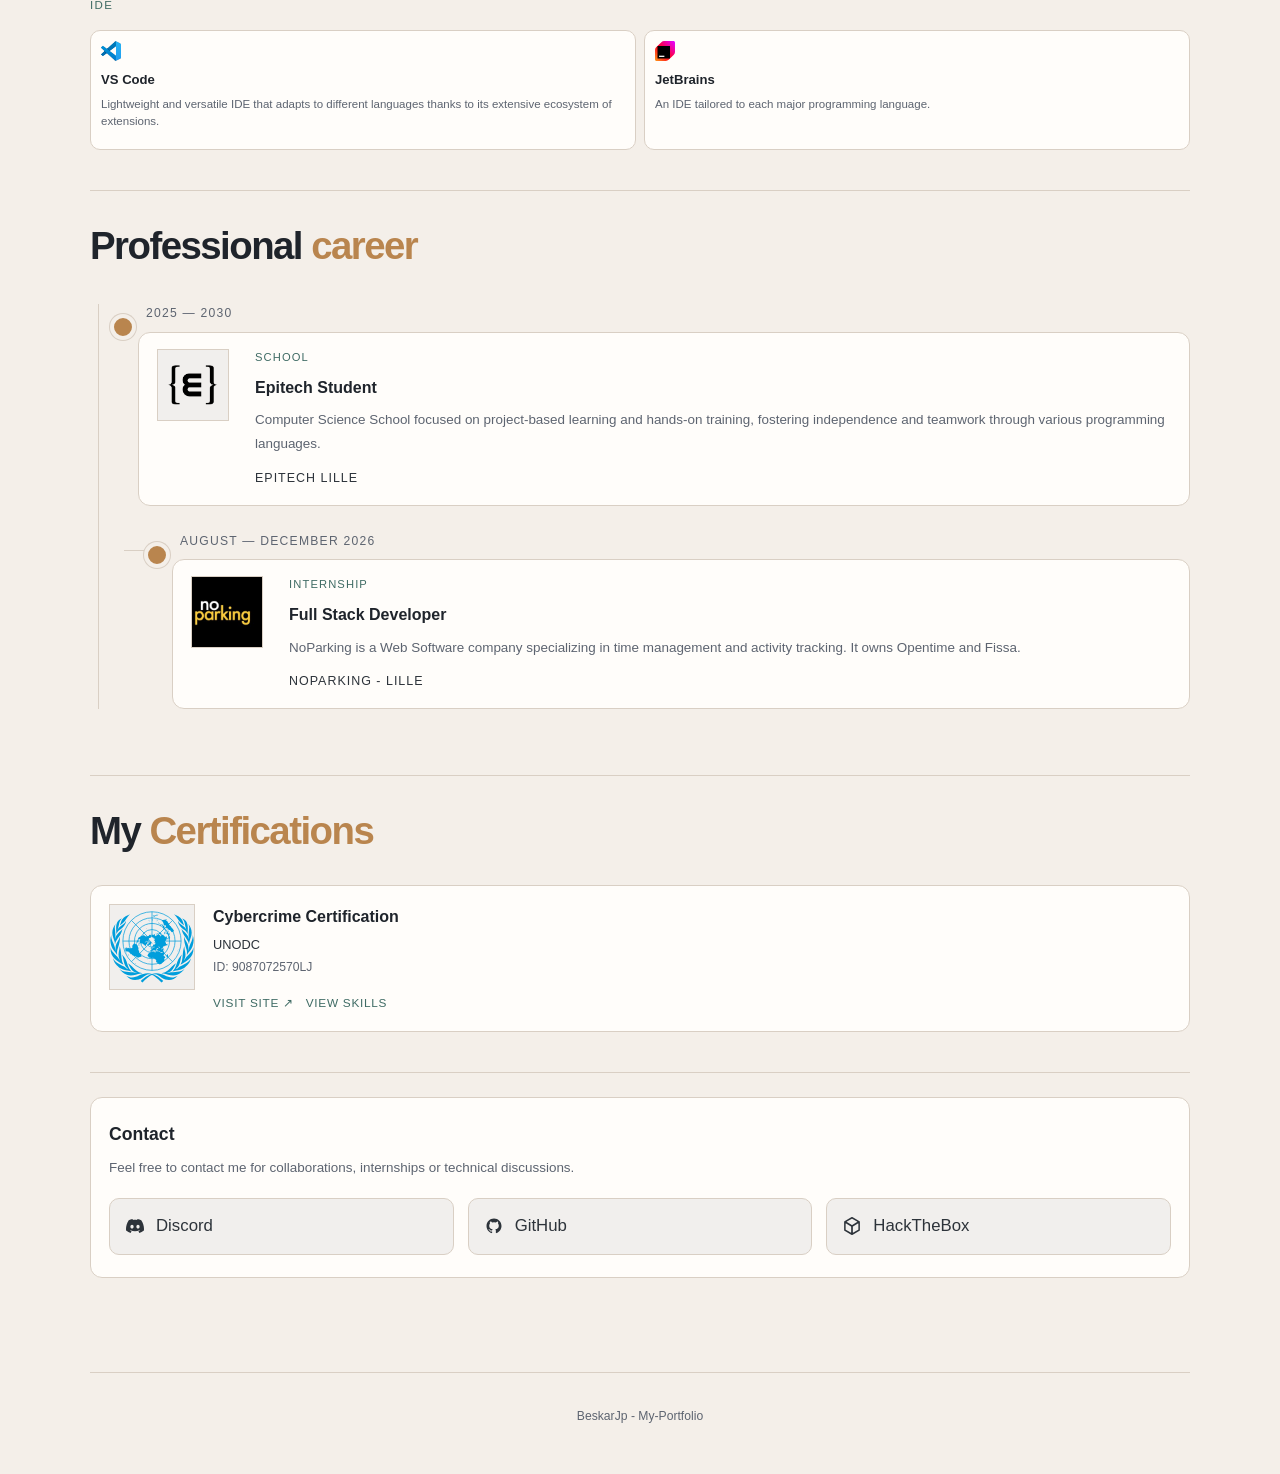
==== commit d571bcfb: "[L.J][main] Style: Adding skills to json" ====
--- a/content/index.html
+++ b/content/index.html
@@ -42,13 +42,13 @@
             <p class="section-eyebrow">Cybersecurity &amp; Technology Enthusiast</p>
               <h1 id="hero-title">Beskar<span>Jp</span></h1>
               <h2>Cybersecurity student at <span>Epitech Lille</span></h2>
-              <p> I'm a student passionate about cybersecurity and about IT in global. I enjoy learning through projects, focused research and continuous technical discovery.</p>
+              <p> I'm a student passionate about Cybersecurity, OSINT and about IT in global. I enjoy learning through projects, focused research and continuous technical discovery.</p>
           </div>
 
           <aside class="profile-panel" aria-label="Profile section">
             <img src="media/img/ano_pp.png" alt="BeskarJp's profile" />
               <h3>BeskarJp</h3>
-              <p>Cybersecurity · Development</p>
+              <p>Cybersecurity · OSINT · Development</p>
 
               <div class="social-links" aria-label="Social links">
                 <a href="https://discord.com/users/744854539785601034" target="_blank" rel="noreferrer">
